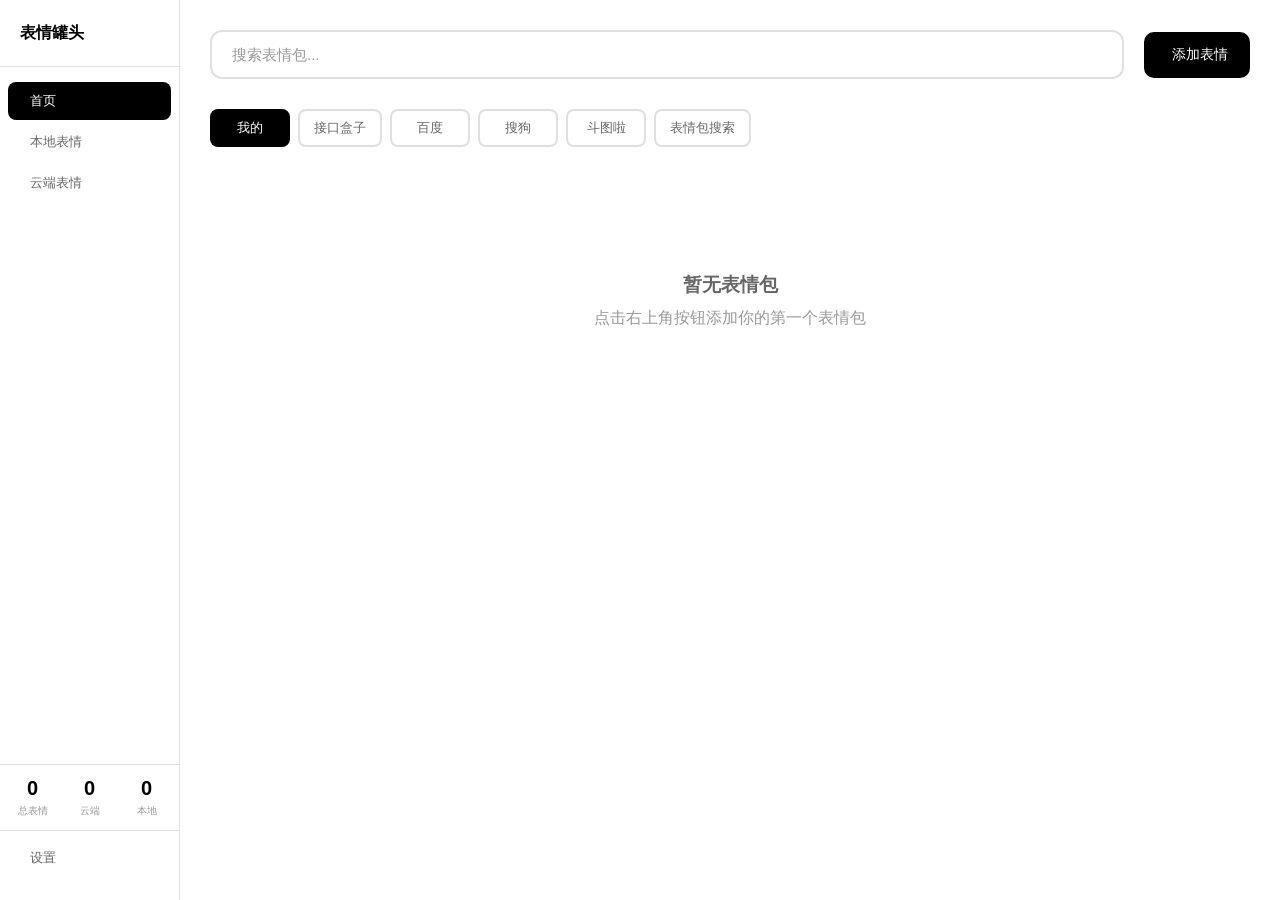
==== index.html @ 62f42afa "feat: 初始化表情罐头uTools表情包管理插件 新增插件基础配置、完整文档、预加载脚本、样式文件以及颜色替换工具，实现插件初始框架搭建，包含基础的表情包管理、云存储支持、标签系统等核心功能的初始" ====
<!DOCTYPE html>
<html lang="zh-CN">
<head>
    <meta charset="UTF-8">
    <meta name="viewport" content="width=device-width, initial-scale=1.0">
    <title>表情罐头 - 表情包管理插件</title>
    <link href="https://cdn.jsdelivr.net/npm/@mdi/font@7.2.96/css/materialdesignicons.min.css" rel="stylesheet">
    <link rel="stylesheet" href="styles.css">
</head>
<body>
    <div id="app">
        <!-- 左侧边栏 -->
        <aside class="sidebar">
            <div class="sidebar-header">
                <div class="header-top">
                    <h1 class="logo"><i class="mdi mdi-inbox"></i> <span class="logo-text">表情罐头</span></h1>
                    <button class="collapse-btn" id="sidebarCollapseBtn">
                        <i class="mdi mdi-menu-left" id="collapseIcon"></i>
                    </button>
                </div>
            </div>

            <nav class="sidebar-nav">
                <button class="nav-item active" data-view="home">
                    <span class="nav-icon mdi mdi-home"></span>
                    <span class="nav-text">首页</span>
                </button>
                <button class="nav-item" data-view="local">
                    <span class="nav-icon mdi mdi-folder"></span>
                    <span class="nav-text">本地表情</span>
                </button>
                <button class="nav-item" data-view="cloud">
                    <span class="nav-icon mdi mdi-cloud"></span>
                    <span class="nav-text">云端表情</span>
                </button>
            </nav>

            <div class="sidebar-stats">
                <div class="stat-item">
                    <span class="stat-number" id="totalCount">0</span>
                    <span class="stat-label">总表情</span>
                </div>
                <div class="stat-item">
                    <span class="stat-number" id="cloudCount">0</span>
                    <span class="stat-label">云端</span>
                </div>
                <div class="stat-item">
                    <span class="stat-number" id="localCount">0</span>
                    <span class="stat-label">本地</span>
                </div>
            </div>

            <button class="nav-item settings-btn" data-view="settings">
                <span class="nav-icon mdi mdi-cog"></span>
                <span class="nav-text">设置</span>
            </button>
        </aside>

        <!-- 右侧主内容区 -->
        <main class="main-content">
            <!-- 首页视图 -->
            <div id="homeView" class="view active">
                <header class="content-header">
                    <div class="search-box">
                        <input
                            type="text"
                            id="searchInput"
                            placeholder="搜索表情包..."
                            autocomplete="off"
                        >
                    </div>
                    <div class="header-actions">
                        <button id="addBtn" class="btn btn-primary">
                            <i class="mdi mdi-plus"></i> 添加表情
                        </button>
                    </div>
                </header>

                <!-- 搜索选项卡 -->
                <div class="search-tabs">
                    <button class="tab-btn active" data-tab="mine">
                        我的
                    </button>
                    <button class="tab-btn" data-tab="apihz">
                        接口盒子
                    </button>
                    <button class="tab-btn" data-tab="baidu">
                        百度
                    </button>
                    <button class="tab-btn" data-tab="sogou">
                        搜狗
                    </button>
                    <button class="tab-btn" data-tab="doutula">
                        斗图啦
                    </button>
                    <button class="tab-btn" data-tab="qqtouxiang">
                        表情包搜索
                    </button>
                </div>

                <!-- 统一内容区 -->
                <div class="content-area">
                    <div class="emotion-grid" id="emotionGrid"></div>
                    <div class="external-search-results" id="externalResults"></div>
                    <div class="empty-state" id="emptyState">
                        <div class="empty-icon mdi mdi-package-variant"></div>
                        <h3>暂无表情包</h3>
                        <p>点击右上角按钮添加你的第一个表情包</p>
                    </div>
                </div>
            </div>

            <!-- 搜索视图 -->
            <div id="searchView" class="view">
                <header class="content-header">
                    <h2><i class="mdi mdi-magnify"></i> 聚合搜索</h2>
                </header>
                <div class="search-tools">
                    <button class="tool-btn" data-tool="fabiaoqing">
                        发表情
                    </button>
                    <button class="tool-btn" data-tool="doutula">
                        斗图啦
                    </button>
                    <button class="tool-btn" data-tool="qqtouxiang">
                        表情包搜搜
                    </button>
                </div>
                <div class="search-results" id="searchResults">
                    <p class="hint-text">选择一个搜索工具开始搜索</p>
                </div>
            </div>

            <!-- 本地表情视图 -->
            <div id="localView" class="view">
                <header class="content-header">
                    <h2><i class="mdi mdi-folder"></i> 本地表情</h2>
                    <p class="view-description">仅本机使用，不会同步到其他设备</p>
                </header>
                <div class="emotion-grid" id="localEmotionGrid"></div>
                <div class="empty-state" id="localEmptyState" style="display: none;">
                    <div class="empty-icon mdi mdi-folder-outline"></div>
                    <h3>暂无本地表情包</h3>
                    <p>添加表情时选择"本地存储"即可保存到本地</p>
                </div>
            </div>

            <!-- 云端表情视图 -->
            <div id="cloudView" class="view">
                <header class="content-header">
                    <h2><i class="mdi mdi-cloud"></i> 云端表情</h2>
                    <p class="view-description">已同步到云端，可在其他设备访问</p>
                </header>
                <div class="emotion-grid" id="cloudEmotionGrid"></div>
                <div class="empty-state" id="cloudEmptyState" style="display: none;">
                    <div class="empty-icon mdi mdi-cloud-outline"></div>
                    <h3>暂无云端表情包</h3>
                    <p>添加表情时选择"云端存储"即可同步到云端</p>
                </div>
            </div>

            <!-- 设置视图 -->
            <div id="settingsView" class="view">
                <div class="settings-container">
                    <!-- 左侧设置导航 -->
                    <nav class="settings-nav">
                        <div class="settings-nav-header">
                            <h2><i class="mdi mdi-cog"></i> 设置</h2>
                        </div>
                        <div class="settings-nav-items">
                            <button class="settings-nav-item active" data-settings="appearance">
                                <i class="mdi mdi-palette"></i>
                                <span>外观设置</span>
                            </button>
                            <button class="settings-nav-item" data-settings="cloud">
                                <i class="mdi mdi-cloud-upload"></i>
                                <span>云端存储</span>
                            </button>
                            <button class="settings-nav-item" data-settings="sync">
                                <i class="mdi mdi-sync"></i>
                                <span>同步设置</span>
                            </button>
                            <button class="settings-nav-item" data-settings="local">
                                <i class="mdi mdi-folder"></i>
                                <span>本地存储</span>
                            </button>
                            <button class="settings-nav-item" data-settings="about">
                                <i class="mdi mdi-information"></i>
                                <span>关于</span>
                            </button>
                        </div>
                    </nav>

                    <!-- 右侧设置内容 -->
                    <div class="settings-content">
                        <!-- 外观设置 -->
                        <div id="settingsAppearance" class="settings-panel active">
                            <div class="settings-panel-header">
                                <h3><i class="mdi mdi-palette"></i> 外观设置</h3>
                                <p class="settings-panel-desc">自定义插件的外观和主题</p>
                            </div>
                            <div class="settings-panel-body">
                                <div class="form-group">
                                    <label>主题模式</label>
                                    <div class="theme-options">
                                        <label class="theme-option">
                                            <input type="radio" name="theme" value="system" checked>
                                            <div class="theme-option-card">
                                                <i class="mdi mdi-desktop-tower-monitor"></i>
                                                <span>跟随系统</span>
                                                <small>自动检测系统主题</small>
                                            </div>
                                        </label>
                                        <label class="theme-option">
                                            <input type="radio" name="theme" value="dark">
                                            <div class="theme-option-card">
                                                <i class="mdi mdi-weather-night"></i>
                                                <span>深色主题</span>
                                                <small>护眼暗色模式</small>
                                            </div>
                                        </label>
                                        <label class="theme-option">
                                            <input type="radio" name="theme" value="light">
                                            <div class="theme-option-card">
                                                <i class="mdi mdi-white-balance-sunny"></i>
                                                <span>浅色主题</span>
                                                <small>明亮清爽模式</small>
                                            </div>
                                        </label>
                                    </div>
                                </div>
                            </div>
                        </div>

                        <!-- 云端存储设置 -->
                        <div id="settingsCloud" class="settings-panel">
                            <div class="settings-panel-header">
                                <h3><i class="mdi mdi-cloud-upload"></i> 云端存储</h3>
                                <p class="settings-panel-desc">配置图床服务，用于上传和存储表情包</p>
                            </div>
                            <div class="settings-panel-body">
                                <div class="form-group">
                                    <label>图床选择</label>
                                    <select id="cloudProvider" class="form-select">
                                        <option value="imgbb">ImgBB（免费，推荐）</option>
                                        <option value="smms">SM.MS（免费）</option>
                                        <option value="s3">S3 兼容存储</option>
                                        <option value="github">GitHub + CDN</option>
                                    </select>
                                </div>

                                <div id="imgbbConfig" class="provider-config">
                                    <div class="config-card">
                                        <div class="config-card-header">
                                            <i class="mdi mdi-image"></i>
                                            <span>ImgBB 配置</span>
                                        </div>
                                        <div class="form-group">
                                            <label>API Key</label>
                                            <input type="text" id="imgbbApiKey" placeholder="输入 ImgBB API Key">
                                            <p class="form-hint">
                                                <i class="mdi mdi-information"></i>
                                                前往 <a href="https://api.imgbb.com/" target="_blank">imgbb.com</a> 免费获取 API Key
                                            </p>
                                        </div>
                                    </div>
                                </div>

                                <div id="smmsConfig" class="provider-config" style="display: none;">
                                    <div class="config-card">
                                        <div class="config-card-header">
                                            <i class="mdi mdi-image-multiple"></i>
                                            <span>SM.MS 配置</span>
                                        </div>
                                        <div class="form-group">
                                            <label>Token</label>
                                            <input type="password" id="smmsToken" placeholder="输入 SM.MS Token">
                                            <p class="form-hint">
                                                <i class="mdi mdi-information"></i>
                                                前往 <a href="https://sm.ms/" target="_blank">sm.ms</a> 注册获取 Token
                                            </p>
                                        </div>
                                    </div>
                                </div>

                                <div id="s3Config" class="provider-config" style="display: none;">
                                    <div class="config-card">
                                        <div class="config-card-header">
                                            <i class="mdi mdi-database"></i>
                                            <span>S3 兼容存储配置</span>
                                        </div>
                                        <div class="form-row">
                                            <div class="form-group">
                                                <label>Endpoint</label>
                                                <input type="text" id="s3Endpoint" placeholder="https://s3.amazonaws.com">
                                            </div>
                                            <div class="form-group">
                                                <label>区域</label>
                                                <input type="text" id="s3Region" placeholder="us-east-1">
                                            </div>
                                        </div>
                                        <div class="form-row">
                                            <div class="form-group">
                                                <label>Access Key</label>
                                                <input type="text" id="s3AccessKey" placeholder="输入 Access Key">
                                            </div>
                                            <div class="form-group">
                                                <label>Secret Key</label>
                                                <input type="password" id="s3SecretKey" placeholder="输入 Secret Key">
                                            </div>
                                        </div>
                                        <div class="form-group">
                                            <label>Bucket 名称</label>
                                            <input type="text" id="s3Bucket" placeholder="输入存储桶名称">
                                        </div>
                                    </div>
                                </div>

                                <div class="settings-actions">
                                    <button id="testConnectionBtn" class="btn btn-secondary">
                                        <i class="mdi mdi-link-variant"></i> 测试连接
                                    </button>
                                    <button id="saveSettingsBtn" class="btn btn-primary">
                                        <i class="mdi mdi-content-save"></i> 保存设置
                                    </button>
                                </div>
                            </div>
                        </div>

                        <!-- 同步设置 -->
                        <div id="settingsSync" class="settings-panel">
                            <div class="settings-panel-header">
                                <h3><i class="mdi mdi-sync"></i> 同步设置</h3>
                                <p class="settings-panel-desc">配置多设备数据同步功能</p>
                            </div>
                            <div class="settings-panel-body">
                                <div class="form-group">
                                    <label>同步方式</label>
                                    <select id="syncProvider" class="form-select">
                                        <option value="none">不使用同步</option>
                                        <option value="webdav">WebDAV（坚果云/NextCloud）</option>
                                        <option value="git">Git（GitHub/GitLab）</option>
                                    </select>
                                </div>

                                <div id="webdavConfig" class="provider-config" style="display: none;">
                                    <div class="config-card">
                                        <div class="config-card-header">
                                            <i class="mdi mdi-cloud-sync"></i>
                                            <span>WebDAV 配置</span>
                                        </div>
                                        <div class="form-group">
                                            <label>WebDAV 地址</label>
                                            <input type="text" id="webdavUrl" placeholder="https://dav.jianguoyun.com/dav/">
                                        </div>
                                        <div class="form-row">
                                            <div class="form-group">
                                                <label>用户名</label>
                                                <input type="text" id="webdavUsername" placeholder="输入用户名">
                                            </div>
                                            <div class="form-group">
                                                <label>密码</label>
                                                <input type="password" id="webdavPassword" placeholder="输入密码">
                                            </div>
                                        </div>
                                        <p class="form-hint">
                                            <i class="mdi mdi-lightbulb"></i>
                                            推荐使用坚果云，免费且稳定
                                        </p>
                                    </div>
                                </div>

                                <div id="gitConfig" class="provider-config" style="display: none;">
                                    <div class="config-card">
                                        <div class="config-card-header">
                                            <i class="mdi mdi-git"></i>
                                            <span>Git 配置</span>
                                        </div>
                                        <div class="form-group">
                                            <label>仓库地址</label>
                                            <input type="text" id="gitRemote" placeholder="https://github.com/user/repo.git">
                                        </div>
                                        <div class="form-group">
                                            <label>Token</label>
                                            <input type="password" id="gitToken" placeholder="Personal Access Token">
                                            <p class="form-hint">
                                                <i class="mdi mdi-information"></i>
                                                需要 Personal Access Token 权限
                                            </p>
                                        </div>
                                    </div>
                                </div>

                                <div id="syncActions" class="settings-actions" style="display: none;">
                                    <button id="syncBtn" class="btn btn-secondary">
                                        <i class="mdi mdi-sync"></i> 立即同步
                                    </button>
                                    <button class="btn btn-primary" onclick="document.getElementById('saveSettingsBtn').click()">
                                        <i class="mdi mdi-content-save"></i> 保存设置
                                    </button>
                                </div>
                            </div>
                        </div>

                        <!-- 本地存储设置 -->
                        <div id="settingsLocal" class="settings-panel">
                            <div class="settings-panel-header">
                                <h3><i class="mdi mdi-folder"></i> 本地存储</h3>
                                <p class="settings-panel-desc">配置本地表情包存储位置</p>
                            </div>
                            <div class="settings-panel-body">
                                <div class="config-card">
                                    <div class="config-card-header">
                                        <i class="mdi mdi-folder-outline"></i>
                                        <span>存储路径</span>
                                    </div>
                                    <div class="form-group">
                                        <label>本地存储路径</label>
                                        <div class="input-with-btn">
                                            <input type="text" id="localPath" placeholder="选择或输入本地存储文件夹">
                                            <button id="selectFolderBtn" class="btn btn-secondary">
                                                <i class="mdi mdi-folder-open"></i> 选择
                                            </button>
                                        </div>
                                        <p class="form-hint">
                                            <i class="mdi mdi-information"></i>
                                            本地存储的表情包不会同步到其他设备，适合隐私敏感内容
                                        </p>
                                    </div>
                                </div>

                                <div class="storage-info-card">
                                    <div class="storage-info-icon">
                                        <i class="mdi mdi-information-outline"></i>
                                    </div>
                                    <div class="storage-info-content">
                                        <h4>本地存储说明</h4>
                                        <ul>
                                            <li>本地存储的表情包仅在本机可用</li>
                                            <li>不会上传到云端，保护隐私</li>
                                            <li>更换设备后需要重新添加</li>
                                        </ul>
                                    </div>
                                </div>

                                <div class="settings-actions">
                                    <button class="btn btn-primary" onclick="document.getElementById('saveSettingsBtn').click()">
                                        <i class="mdi mdi-content-save"></i> 保存设置
                                    </button>
                                </div>
                            </div>
                        </div>

                        <!-- 关于 -->
                        <div id="settingsAbout" class="settings-panel">
                            <div class="settings-panel-header">
                                <h3><i class="mdi mdi-information"></i> 关于</h3>
                                <p class="settings-panel-desc">表情罐头 - 表情包管理插件</p>
                            </div>
                            <div class="settings-panel-body">
                                <div class="about-card">
                                    <div class="about-logo">
                                        <i class="mdi mdi-inbox"></i>
                                    </div>
                                    <h2>表情罐头</h2>
                                    <p class="about-version">版本 1.0.0</p>
                                    <p class="about-desc">一款简洁高效的表情包管理工具，支持本地和云端混合存储</p>
                                </div>

                                <div class="about-features">
                                    <div class="feature-item">
                                        <i class="mdi mdi-check-circle"></i>
                                        <span>本地/云端混合存储</span>
                                    </div>
                                    <div class="feature-item">
                                        <i class="mdi mdi-check-circle"></i>
                                        <span>多种图床支持</span>
                                    </div>
                                    <div class="feature-item">
                                        <i class="mdi mdi-check-circle"></i>
                                        <span>多设备同步</span>
                                    </div>
                                    <div class="feature-item">
                                        <i class="mdi mdi-check-circle"></i>
                                        <span>聚合搜索</span>
                                    </div>
                                </div>

                                <div class="about-links">
                                    <a href="#" class="about-link">
                                        <i class="mdi mdi-github"></i>
                                        <span>GitHub</span>
                                    </a>
                                    <a href="#" class="about-link">
                                        <i class="mdi mdi-book-open-variant"></i>
                                        <span>使用文档</span>
                                    </a>
                                    <a href="#" class="about-link">
                                        <i class="mdi mdi-message-text"></i>
                                        <span>反馈建议</span>
                                    </a>
                                </div>
                            </div>
                        </div>
                    </div>
                </div>
            </div>
        </main>
    </div>

    <!-- 表情包详情模态框 -->
    <div id="emotionModal" class="modal">
        <div class="modal-content">
            <span class="close mdi mdi-close"></span>
            <div class="emotion-detail">
                <img id="modalImage" src="" alt="表情包">
                <div class="emotion-info">
                    <div class="storage-badge" id="storageBadge">
                        <span class="badge-icon"></span>
                        <span class="badge-text"></span>
                    </div>
                    <div class="tags-container">
                        <label>标签：</label>
                        <div id="tagList" class="tag-list"></div>
                        <input type="text" id="tagInput" placeholder="添加标签..." style="display: none;">
                    </div>
                    <div class="action-buttons-detail">
                        <button id="copyBtn" class="btn btn-success">
                            <i class="mdi mdi-content-copy"></i> 复制到剪贴板
                        </button>
                        <button id="editTagsBtn" class="btn btn-warning">
                            <i class="mdi mdi-tag"></i> 编辑标签
                        </button>
                        <button id="deleteBtn" class="btn btn-danger">
                            <i class="mdi mdi-delete"></i> 删除
                        </button>
                    </div>
                </div>
            </div>
        </div>
    </div>

    <!-- 添加表情包模态框 -->
    <div id="addModal" class="modal">
        <div class="modal-content">
            <span class="close mdi mdi-close"></span>
            <h2>添加表情包</h2>
            <div class="add-form">
                <div class="form-group">
                    <label>存储位置</label>
                    <div class="storage-toggle">
                        <button class="toggle-btn active" data-storage="local">
                            <i class="mdi mdi-folder"></i> 本地
                        </button>
                        <button class="toggle-btn" data-storage="cloud">
                            <i class="mdi mdi-cloud"></i> 云端
                        </button>
                    </div>
                    <p class="storage-hint" id="storageHint">
                        <i class="mdi mdi-information"></i> 本地存储不会同步到其他设备
                    </p>
                </div>

                <div class="form-group">
                    <label for="imageUrl">图片 URL</label>
                    <input type="text" id="imageUrl" placeholder="输入图片 URL">
                </div>

                <div class="form-divider">
                    <span>或</span>
                </div>

                <div class="form-group">
                    <label>上传本地图片</label>
                    <input type="file" id="localImage" accept="image/*" class="file-input">
                    <label for="localImage" class="file-label">
                        <i class="mdi mdi-folder-open"></i> 选择图片文件
                    </label>
                </div>

                <div class="form-group">
                    <label>标签</label>
                    <div id="tagsInputsContainer" class="tags-inputs-container">
                        <div class="tag-input-wrapper">
                            <input type="text" class="tag-input" placeholder="输入标签">
                        </div>
                    </div>
                    <button id="addTagBtn" class="add-tag-btn" type="button">
                        <i class="mdi mdi-plus"></i> 添加标签
                    </button>
                </div>

                <div class="form-actions">
                    <button id="uploadBtn" class="btn btn-warning">
                        <i class="mdi mdi-upload"></i> 上传并添加
                    </button>
                    <button id="addUrlBtn" class="btn btn-primary">
                        <i class="mdi mdi-link-variant"></i> 添加 URL
                    </button>
                </div>
            </div>
        </div>
    </div>

    <script src="script.js"></script>
</body>
</html>
---- styles.css ----
* {
    margin: 0;
    padding: 0;
    box-sizing: border-box;
    transition: background-color 0.3s ease, color 0.3s ease, border-color 0.3s ease;
}

:root,
:root[data-theme="dark"] {
    /* 深色主题（默认） */
    --bg-primary: #000000;
    --bg-secondary: #1a1a1a;
    --bg-tertiary: #333333;
    --text-primary: #ffffff;
    --text-secondary: #888888;
    --text-muted: #555555;
    --border-color: #333333;
    --accent-color: #ffffff;
    --inverse-text: #000000;
    --hover-bg: #1a1a1a;
    --card-bg: #1a1a1a;
    --input-bg: #000000;
    --badge-bg: rgba(255, 255, 255, 0.2);
    --badge-border: #ffffff;
}

:root[data-theme="light"] {
    /* 浅色主题 */
    --bg-primary: #ffffff;
    --bg-secondary: #f5f5f5;
    --bg-tertiary: #e0e0e0;
    --text-primary: #000000;
    --text-secondary: #666666;
    --text-muted: #999999;
    --border-color: #e0e0e0;
    --accent-color: #000000;
    --inverse-text: #ffffff;
    --hover-bg: #f0f0f0;
    --card-bg: #ffffff;
    --input-bg: #ffffff;
    --badge-bg: rgba(0, 0, 0, 0.1);
    --badge-border: #000000;
}

body {
    background-color: var(--bg-primary);
    color: var(--text-primary);
    font-family: -apple-system, BlinkMacSystemFont, 'Segoe UI', Roboto, 'Helvetica Neue', Arial, sans-serif;
    min-height: 100vh;
    overflow: hidden;
}

#app {
    display: flex;
    height: 100vh;
}

.sidebar {
    width: 180px;
    background: var(--bg-primary);
    border-right: 1px solid var(--border-color);
    display: flex;
    flex-direction: column;
    padding: 15px 0;
}

.sidebar-header {
    padding: 0 12px 15px;
    border-bottom: 1px solid var(--border-color);
    margin-bottom: 15px;
}

.logo {
    font-size: 16px;
    font-weight: 600;
    color: var(--text-primary);
    display: flex;
    align-items: center;
    gap: 8px;
}

.logo .mdi {
    font-size: 24px;
}

.sidebar-nav {
    flex: 1;
    padding: 0 8px;
}

.nav-item {
    width: 100%;
    display: flex;
    align-items: center;
    gap: 10px;
    padding: 10px 12px;
    border: none;
    border-radius: 8px;
    background: transparent;
    color: var(--text-secondary);
    font-size: 13px;
    cursor: pointer;
    transition: all 0.3s ease;
    text-align: left;
    margin-bottom: 3px;
}

.nav-item:hover {
    background: var(--bg-secondary);
    color: var(--text-primary);
}

.nav-item.active {
    background: var(--accent-color);
    color: var(--inverse-text);
}

.nav-icon {
    font-size: 22px;
}

.nav-item .mdi {
    font-size: 22px;
}

.btn .mdi {
    font-size: 20px;
}

.empty-state .mdi {
    font-size: 64px;
}

.storage-hint .mdi {
    font-size: 18px;
    vertical-align: middle;
}

.toggle-btn .mdi {
    font-size: 20px;
}

.file-label .mdi {
    font-size: 24px;
    vertical-align: middle;
    margin-right: 8px;
}

.content-header h2 {
    display: flex;
    align-items: center;
    gap: 8px;
}

.content-header h2 .mdi {
    font-size: 28px;
}

.sidebar-stats {
    display: grid;
    grid-template-columns: repeat(3, 1fr);
    gap: 8px;
    padding: 12px 8px;
    border-top: 1px solid var(--border-color);
    border-bottom: 1px solid var(--border-color);
    margin: auto 0;
}

.stat-item {
    text-align: center;
}

.stat-number {
    display: block;
    font-size: 20px;
    font-weight: 600;
    color: var(--text-primary);
}

.stat-label {
    font-size: 10px;
    color: var(--text-muted);
    margin-top: 3px;
}

.settings-btn {
    margin: 8px;
}

.sidebar.collapsed {
    width: 60px;
}

.sidebar.collapsed .logo-text,
.sidebar.collapsed .nav-text,
.sidebar.collapsed .stat-label,
.sidebar.collapsed .stat-number,
.sidebar.collapsed .logo {
    display: none;
}

.sidebar.collapsed .header-top {
    justify-content: center;
}

.sidebar.collapsed .sidebar-header {
    padding: 0 10px 10px;
}

.sidebar.collapsed .sidebar-nav {
    padding: 0 5px;
}

.sidebar.collapsed .nav-item {
    justify-content: center;
    padding: 12px;
}

.sidebar.collapsed .nav-icon {
    margin: 0;
}

.sidebar.collapsed .sidebar-stats {
    padding: 10px 5px;
    gap: 5px;
}

.sidebar.collapsed .settings-btn {
    margin: 8px 5px;
}

.header-top {
    display: flex;
    align-items: center;
    justify-content: space-between;
    gap: 8px;
}

.collapse-btn {
    background: transparent;
    border: none;
    color: var(--text-secondary);
    cursor: pointer;
    padding: 8px;
    border-radius: 8px;
    transition: all 0.3s ease;
    display: flex;
    align-items: center;
    justify-content: center;
    width: 36px;
    height: 36px;
}

.collapse-btn:hover {
    background: var(--bg-secondary);
    color: var(--text-primary);
    transform: scale(1.05);
}

.collapse-btn i {
    font-size: 24px;
    transition: transform 0.3s ease;
}

.main-content {
    flex: 1;
    padding: 30px;
    overflow-y: auto;
    background: var(--bg-primary);
}

.view {
    display: none;
}

.view.active {
    display: block;
    animation: fadeIn 0.3s ease;
}

.content-header {
    display: flex;
    justify-content: space-between;
    align-items: center;
    margin-bottom: 30px;
    gap: 20px;
}

.content-header h2 {
    font-size: 24px;
    font-weight: 600;
    color: var(--text-primary);
}

.view-description {
    font-size: 13px;
    color: var(--text-secondary);
    margin-top: 5px;
}

.search-box {
    flex: 1;
}

#searchInput {
    width: 100%;
    padding: 14px 20px;
    border: 2px solid var(--border-color);
    border-radius: 12px;
    font-size: 15px;
    background: var(--bg-primary);
    color: var(--text-primary);
    transition: all 0.3s ease;
}

#searchInput:focus {
    outline: none;
    border-color: var(--accent-color);
    box-shadow: 0 0 0 3px rgba(0, 0, 0, 0.1);
}

#searchInput::placeholder {
    color: var(--text-muted);
}

.header-actions {
    display: flex;
    gap: 10px;
}

.btn {
    padding: 12px 20px;
    border: 2px solid var(--accent-color);
    border-radius: 10px;
    font-size: 14px;
    font-weight: 500;
    cursor: pointer;
    transition: all 0.3s ease;
    display: inline-flex;
    align-items: center;
    gap: 6px;
}

.btn:hover {
    transform: translateY(-2px);
    box-shadow: 0 5px 15px rgba(0, 0, 0, 0.2);
}

.btn-primary {
    background: var(--accent-color);
    color: var(--inverse-text);
}

.btn-secondary {
    background: var(--bg-primary);
    color: var(--text-primary);
}

.btn-success {
    background: var(--accent-color);
    color: var(--inverse-text);
}

.btn-warning {
    background: var(--accent-color);
    color: var(--inverse-text);
}

.btn-danger {
    background: var(--accent-color);
    color: var(--inverse-text);
}

.emotion-grid {
    display: grid;
    grid-template-columns: repeat(auto-fill, minmax(150px, 1fr));
    gap: 20px;
}

.emotion-card {
    background: var(--bg-secondary);
    border-radius: 12px;
    overflow: hidden;
    box-shadow: 0 4px 12px rgba(0, 0, 0, 0.1);
    transition: all 0.3s ease;
    cursor: pointer;
    position: relative;
    border: 1px solid var(--border-color);
}

.emotion-card:hover {
    transform: translateY(-5px);
    box-shadow: 0 8px 25px rgba(0, 0, 0, 0.15);
    border-color: var(--accent-color);
}

.emotion-card img {
    width: 100%;
    height: 150px;
    object-fit: cover;
    display: block;
    background: var(--bg-primary);
}

.emotion-card .tags {
    padding: 10px;
    font-size: 12px;
    color: var(--text-secondary);
    background: var(--bg-secondary);
    display: flex;
    flex-wrap: wrap;
    gap: 4px;
}

.emotion-card .tag {
    display: inline-block;
    background: var(--bg-tertiary);
    padding: 2px 8px;
    border-radius: 8px;
    font-size: 11px;
    color: var(--text-primary);
}

.emotion-card .storage-icon {
    position: absolute;
    top: 8px;
    right: 8px;
    font-size: 16px;
    background: rgba(0, 0, 0, 0.8);
    padding: 4px 8px;
    border-radius: 6px;
    display: flex;
    align-items: center;
}

.emotion-card .storage-icon .material-icons {
    font-size: 20px;
}

.emotion-card .storage-icon.cloud {
    background: var(--badge-bg);
}

.emotion-card .storage-icon.cloud .mdi {
    color: var(--accent-color);
}

.emotion-card .storage-icon.local {
    background: rgba(128, 128, 128, 0.5);
}

.emotion-card .storage-icon.local .mdi {
    color: var(--text-secondary);
}

.empty-state {
    text-align: center;
    padding: 80px 20px;
    color: var(--text-muted);
}

.empty-icon {
    font-size: 64px;
    margin-bottom: 20px;
}

.empty-state h3 {
    margin-bottom: 10px;
    color: var(--text-secondary);
}

.empty-state p {
    color: var(--text-muted);
}

.search-tools {
    display: flex;
    gap: 15px;
    margin-bottom: 30px;
    flex-wrap: wrap;
}

.tool-btn {
    padding: 15px 25px;
    border: 2px solid var(--border-color);
    border-radius: 12px;
    background: var(--bg-primary);
    color: var(--text-primary);
    font-size: 14px;
    font-weight: 500;
    cursor: pointer;
    transition: all 0.3s ease;
}

.tool-btn:hover {
    border-color: var(--accent-color);
    background: var(--bg-secondary);
}

.search-tabs {
    display: flex;
    gap: 8px;
    margin-bottom: 20px;
    flex-wrap: nowrap;
    overflow-x: auto;
    padding-bottom: 5px;
}

.tab-btn {
    flex: none;
    min-width: 80px;
    padding: 8px 14px;
    border: 2px solid var(--border-color);
    border-radius: 8px;
    background: var(--bg-primary);
    color: var(--text-secondary);
    font-size: 13px;
    font-weight: 500;
    cursor: pointer;
    transition: all 0.3s ease;
    white-space: nowrap;
}

.tab-btn:hover {
    border-color: var(--accent-color);
    background: var(--bg-secondary);
    color: var(--text-primary);
}

.tab-btn.active {
    border-color: var(--accent-color);
    background: var(--accent-color);
    color: var(--inverse-text);
}

.search-tabs::-webkit-scrollbar {
    height: 4px;
}

.search-tabs::-webkit-scrollbar-track {
    background: transparent;
}

.search-tabs::-webkit-scrollbar-thumb {
    background: var(--border-color);
    border-radius: 2px;
}

.content-area {
    min-height: 500px;
}

#externalResults {
    display: grid;
    grid-template-columns: repeat(auto-fill, minmax(150px, 1fr));
    gap: 15px;
}

#externalResults .result-item {
    background: var(--bg-secondary);
    border-radius: 10px;
    overflow: hidden;
    cursor: pointer;
    transition: all 0.3s ease;
    border: 1px solid var(--border-color);
}

#externalResults .result-item:hover {
    transform: translateY(-5px);
    border-color: var(--accent-color);
    box-shadow: 0 8px 20px rgba(0, 0, 0, 0.15);
}

#externalResults .result-item img {
    width: 100%;
    height: 150px;
    object-fit: cover;
    display: block;
}

#externalResults .result-item .add-btn {
    display: block;
    width: 100%;
    padding: 10px;
    background: var(--accent-color);
    color: var(--inverse-text);
    border: none;
    font-size: 13px;
    font-weight: 500;
    cursor: pointer;
    transition: all 0.3s ease;
}

#externalResults .result-item .add-btn:hover {
    background: var(--bg-primary);
    color: var(--text-primary);
}

#externalResults .hint-text {
    width: 100%;
    text-align: center;
    color: var(--text-muted);
    font-size: 16px;
    grid-column: 1 / -1;
    padding: 40px 20px;
}

.search-results {
    background: var(--bg-secondary);
    border-radius: 12px;
    padding: 30px;
    min-height: 400px;
    border: 1px solid var(--border-color);
}

.hint-text {
    text-align: center;
    color: var(--text-muted);
    font-size: 16px;
}

.settings-container {
    display: flex;
    height: calc(100vh - 60px);
    margin: -30px;
    background: var(--bg-primary);
}

.settings-nav {
    width: 220px;
    background: var(--bg-secondary);
    border-right: 1px solid var(--border-color);
    display: flex;
    flex-direction: column;
    flex-shrink: 0;
}

.settings-nav-header {
    padding: 25px 20px;
    border-bottom: 1px solid var(--border-color);
}

.settings-nav-header h2 {
    font-size: 20px;
    font-weight: 600;
    color: var(--text-primary);
    display: flex;
    align-items: center;
    gap: 10px;
}

.settings-nav-header h2 .mdi {
    font-size: 24px;
}

.settings-nav-items {
    flex: 1;
    padding: 15px 10px;
    overflow-y: auto;
}

.settings-nav-item {
    width: 100%;
    display: flex;
    align-items: center;
    gap: 12px;
    padding: 14px 16px;
    border: none;
    border-radius: 10px;
    background: transparent;
    color: var(--text-secondary);
    font-size: 14px;
    cursor: pointer;
    transition: all 0.3s ease;
    text-align: left;
    margin-bottom: 4px;
}

.settings-nav-item:hover {
    background: var(--bg-tertiary);
    color: var(--text-primary);
}

.settings-nav-item.active {
    background: var(--accent-color);
    color: var(--inverse-text);
}

.settings-nav-item .mdi {
    font-size: 22px;
}

.settings-content {
    flex: 1;
    overflow-y: auto;
    padding: 30px 40px;
}

.settings-panel {
    display: none;
    animation: fadeIn 0.3s ease;
}

.settings-panel.active {
    display: block;
}

.settings-panel-header {
    margin-bottom: 30px;
}

.settings-panel-header h3 {
    font-size: 24px;
    font-weight: 600;
    color: var(--text-primary);
    margin-bottom: 8px;
    display: flex;
    align-items: center;
    gap: 10px;
}

.settings-panel-header h3 .mdi {
    font-size: 28px;
}

.settings-panel-desc {
    font-size: 14px;
    color: var(--text-secondary);
}

.settings-panel-body {
    max-width: 700px;
}

.settings-section {
    background: var(--bg-secondary);
    border-radius: 12px;
    padding: 25px;
    margin-bottom: 25px;
    border: 1px solid var(--border-color);
}

.settings-section h3 {
    font-size: 18px;
    font-weight: 600;
    color: var(--text-primary);
    margin-bottom: 20px;
    padding-bottom: 10px;
    border-bottom: 1px solid var(--border-color);
}

.theme-options {
    display: grid;
    grid-template-columns: repeat(3, 1fr);
    gap: 15px;
    margin-top: 10px;
}

.theme-option {
    cursor: pointer;
}

.theme-option input {
    display: none;
}

.theme-option-card {
    display: flex;
    flex-direction: column;
    align-items: center;
    justify-content: center;
    padding: 25px 15px;
    border: 2px solid var(--border-color);
    border-radius: 12px;
    background: var(--bg-primary);
    transition: all 0.3s ease;
    text-align: center;
}

.theme-option-card .mdi {
    font-size: 36px;
    margin-bottom: 10px;
    color: var(--text-secondary);
}

.theme-option-card span {
    font-size: 14px;
    font-weight: 500;
    color: var(--text-primary);
    margin-bottom: 4px;
}

.theme-option-card small {
    font-size: 12px;
    color: var(--text-muted);
}

.theme-option:hover .theme-option-card {
    border-color: var(--text-secondary);
}

.theme-option input:checked + .theme-option-card {
    border-color: var(--accent-color);
    background: var(--bg-secondary);
}

.theme-option input:checked + .theme-option-card .mdi {
    color: var(--accent-color);
}

.provider-config {
    margin-top: 20px;
}

.config-card {
    background: var(--bg-secondary);
    border: 1px solid var(--border-color);
    border-radius: 12px;
    padding: 20px;
    margin-bottom: 20px;
}

.config-card-header {
    display: flex;
    align-items: center;
    gap: 10px;
    margin-bottom: 20px;
    padding-bottom: 15px;
    border-bottom: 1px solid var(--border-color);
    font-size: 16px;
    font-weight: 500;
    color: var(--text-primary);
}

.config-card-header .mdi {
    font-size: 22px;
}

.form-row {
    display: grid;
    grid-template-columns: 1fr 1fr;
    gap: 15px;
}

.settings-actions {
    display: flex;
    gap: 12px;
    margin-top: 25px;
    padding-top: 20px;
    border-top: 1px solid var(--border-color);
}

.storage-info-card {
    display: flex;
    gap: 15px;
    padding: 20px;
    background: var(--bg-secondary);
    border: 1px solid var(--border-color);
    border-radius: 12px;
    margin-top: 20px;
}

.storage-info-icon {
    width: 40px;
    height: 40px;
    display: flex;
    align-items: center;
    justify-content: center;
    background: var(--bg-tertiary);
    border-radius: 10px;
    flex-shrink: 0;
}

.storage-info-icon .mdi {
    font-size: 24px;
    color: var(--text-secondary);
}

.storage-info-content h4 {
    font-size: 14px;
    font-weight: 600;
    color: var(--text-primary);
    margin-bottom: 8px;
}

.storage-info-content ul {
    list-style: none;
    padding: 0;
    margin: 0;
}

.storage-info-content li {
    font-size: 13px;
    color: var(--text-secondary);
    padding: 4px 0;
    padding-left: 16px;
    position: relative;
}

.storage-info-content li::before {
    content: '•';
    position: absolute;
    left: 0;
    color: var(--text-muted);
}

.about-card {
    text-align: center;
    padding: 40px 20px;
    background: var(--bg-secondary);
    border: 1px solid var(--border-color);
    border-radius: 16px;
    margin-bottom: 25px;
}

.about-logo {
    width: 80px;
    height: 80px;
    margin: 0 auto 20px;
    background: var(--bg-tertiary);
    border-radius: 20px;
    display: flex;
    align-items: center;
    justify-content: center;
}

.about-logo .mdi {
    font-size: 48px;
    color: var(--text-primary);
}

.about-card h2 {
    font-size: 28px;
    font-weight: 600;
    color: var(--text-primary);
    margin-bottom: 8px;
}

.about-version {
    font-size: 14px;
    color: var(--text-muted);
    margin-bottom: 15px;
}

.about-desc {
    font-size: 14px;
    color: var(--text-secondary);
    max-width: 400px;
    margin: 0 auto;
    line-height: 1.6;
}

.about-features {
    display: grid;
    grid-template-columns: repeat(2, 1fr);
    gap: 12px;
    margin-bottom: 25px;
}

.feature-item {
    display: flex;
    align-items: center;
    gap: 10px;
    padding: 15px 20px;
    background: var(--bg-secondary);
    border: 1px solid var(--border-color);
    border-radius: 10px;
    font-size: 14px;
    color: var(--text-primary);
}

.feature-item .mdi {
    font-size: 20px;
    color: var(--accent-color);
}

.about-links {
    display: flex;
    gap: 15px;
    justify-content: center;
}

.about-link {
    display: flex;
    align-items: center;
    gap: 8px;
    padding: 12px 20px;
    background: var(--bg-secondary);
    border: 1px solid var(--border-color);
    border-radius: 10px;
    color: var(--text-primary);
    text-decoration: none;
    font-size: 14px;
    transition: all 0.3s ease;
}

.about-link:hover {
    border-color: var(--accent-color);
    background: var(--bg-tertiary);
}

.about-link .mdi {
    font-size: 20px;
}

.form-group {
    margin-bottom: 20px;
}

.form-group label {
    display: block;
    margin-bottom: 8px;
    font-weight: 500;
    color: var(--text-primary);
    font-size: 14px;
}

.form-group input,
.form-select {
    width: 100%;
    padding: 12px 15px;
    border: 2px solid var(--border-color);
    border-radius: 10px;
    font-size: 14px;
    background: var(--bg-primary);
    color: var(--text-primary);
    transition: all 0.3s ease;
}

.form-group input:focus,
.form-select:focus {
    outline: none;
    border-color: var(--accent-color);
}

.form-group input::placeholder {
    color: var(--text-muted);
}

.form-select {
    cursor: pointer;
}

.input-with-btn {
    display: flex;
    gap: 10px;
}

.input-with-btn input {
    flex: 1;
}

.form-actions {
    display: flex;
    gap: 10px;
    justify-content: flex-end;
    margin-top: 25px;
}

.sync-config {
    margin-top: 20px;
    padding: 20px;
    background: var(--bg-primary);
    border-radius: 10px;
    border: 1px solid var(--border-color);
}

.modal {
    display: none;
    position: fixed;
    z-index: 1000;
    left: 0;
    top: 0;
    width: 100%;
    height: 100%;
    background-color: rgba(0, 0, 0, 0.7);
    backdrop-filter: blur(5px);
}

.modal-content {
    background-color: var(--bg-secondary);
    margin: 5% auto;
    padding: 30px;
    border-radius: 16px;
    width: 90%;
    max-width: 650px;
    max-height: 85vh;
    overflow-y: auto;
    box-shadow: 0 20px 60px rgba(0, 0, 0, 0.3);
    animation: slideIn 0.3s ease;
    border: 1px solid var(--border-color);
}

.modal-content h2 {
    font-size: 22px;
    font-weight: 600;
    color: var(--text-primary);
    margin-bottom: 25px;
}

.close {
    color: var(--text-muted);
    float: right;
    font-size: 28px;
    font-weight: bold;
    cursor: pointer;
    transition: color 0.3s ease;
    line-height: 1;
}

.close:hover {
    color: var(--text-primary);
}

.emotion-detail {
    display: flex;
    gap: 25px;
    flex-wrap: wrap;
}

.emotion-detail img {
    max-width: 300px;
    max-height: 300px;
    border-radius: 12px;
    object-fit: contain;
    background: var(--bg-primary);
    flex: 1;
}

.emotion-info {
    flex: 1;
    min-width: 250px;
}

.storage-badge {
    display: inline-flex;
    align-items: center;
    gap: 6px;
    padding: 8px 16px;
    border-radius: 10px;
    font-size: 14px;
    font-weight: 500;
    margin-bottom: 20px;
}

.storage-badge .mdi {
    font-size: 20px;
}

.storage-badge.cloud {
    background: var(--badge-bg);
    color: var(--text-primary);
    border: 1px solid var(--badge-border);
}

.storage-badge.local {
    background: var(--badge-bg);
    color: var(--text-secondary);
    border: 1px solid var(--border-color);
}

.tags-container {
    margin-bottom: 20px;
}

.tags-container label {
    display: block;
    margin-bottom: 10px;
    font-weight: 500;
    color: var(--text-primary);
}

.tag-list {
    display: flex;
    flex-wrap: wrap;
    gap: 8px;
}

.tag {
    background: var(--accent-color);
    color: var(--inverse-text);
    padding: 6px 14px;
    border-radius: 12px;
    font-size: 13px;
    cursor: pointer;
    transition: transform 0.2s ease;
}

.tag:hover {
    transform: scale(1.05);
}

#tagInput {
    width: 100%;
    padding: 12px;
    border: 2px solid var(--border-color);
    border-radius: 10px;
    font-size: 14px;
    background: var(--bg-primary);
    color: var(--text-primary);
    margin-top: 10px;
}

#tagInput:focus {
    outline: none;
    border-color: var(--accent-color);
}

.action-buttons-detail {
    display: flex;
    gap: 10px;
    flex-wrap: wrap;
    margin-top: 20px;
}

.action-buttons-detail .btn {
    padding: 12px 18px;
    font-size: 13px;
}

.add-form {
    margin-top: 20px;
}

.storage-toggle {
    display: flex;
    gap: 10px;
    margin-bottom: 10px;
}

.toggle-btn {
    flex: 1;
    padding: 15px;
    border: 2px solid var(--border-color);
    border-radius: 12px;
    background: var(--bg-primary);
    color: var(--text-secondary);
    font-size: 15px;
    font-weight: 500;
    cursor: pointer;
    transition: all 0.3s ease;
}

.toggle-btn:hover {
    border-color: var(--accent-color);
}

.toggle-btn.active {
    border-color: var(--accent-color);
    background: var(--accent-color);
    color: var(--inverse-text);
}

.storage-hint {
    font-size: 13px;
    color: var(--text-secondary);
    margin-bottom: 20px;
}

.form-divider {
    text-align: center;
    margin: 25px 0;
    position: relative;
    color: var(--text-muted);
    font-size: 14px;
}

.form-divider::before,
.form-divider::after {
    content: '';
    position: absolute;
    top: 50%;
    width: 45%;
    height: 1px;
    background: var(--border-color);
}

.form-divider::before {
    left: 0;
}

.form-divider::after {
    right: 0;
}

.file-input {
    display: none;
}

.file-label {
    display: block;
    padding: 20px;
    border: 2px dashed var(--border-color);
    border-radius: 12px;
    text-align: center;
    cursor: pointer;
    transition: all 0.3s ease;
    color: var(--text-secondary);
    font-size: 15px;
}

.file-label:hover {
    border-color: var(--accent-color);
    background: var(--bg-secondary);
    color: var(--text-primary);
}

@keyframes fadeIn {
    from {
        opacity: 0;
        transform: translateY(10px);
    }
    to {
        opacity: 1;
        transform: translateY(0);
    }
}

@keyframes slideIn {
    from {
        opacity: 0;
        transform: translateY(-30px);
    }
    to {
        opacity: 1;
        transform: translateY(0);
    }
}

@media (max-width: 768px) {
    .sidebar {
        width: 200px;
    }
    
    .main-content {
        padding: 20px;
    }
    
    .emotion-grid {
        grid-template-columns: repeat(auto-fill, minmax(120px, 1fr));
        gap: 15px;
    }
    
    .emotion-card img {
        height: 120px;
    }
    
    .content-header {
        flex-direction: column;
        align-items: stretch;
    }
    
    .search-box {
        margin-bottom: 15px;
    }
    
    .modal-content {
        margin: 10% auto;
        padding: 20px;
    }
    
    .emotion-detail {
        flex-direction: column;
    }
    
    .emotion-detail img {
        max-width: 100%;
    }
    
    .storage-toggle {
        flex-direction: column;
    }

    .settings-container {
        flex-direction: column;
        height: auto;
        min-height: calc(100vh - 60px);
    }

    .settings-nav {
        width: 100%;
        border-right: none;
        border-bottom: 1px solid var(--border-color);
    }

    .settings-nav-items {
        display: flex;
        flex-wrap: wrap;
        padding: 10px;
        gap: 8px;
    }

    .settings-nav-item {
        flex: 1;
        min-width: 100px;
        justify-content: center;
        padding: 12px;
    }

    .settings-nav-item span {
        display: none;
    }

    .settings-content {
        padding: 20px;
    }

    .theme-options {
        grid-template-columns: 1fr;
    }

    .form-row {
        grid-template-columns: 1fr;
    }

    .about-features {
        grid-template-columns: 1fr;
    }

    .about-links {
        flex-direction: column;
    }

    .about-link {
        justify-content: center;
    }
}

/* 表单提示样式 */
.form-hint {
    font-size: 13px;
    color: var(--text-secondary);
    margin-top: 8px;
    padding: 10px 14px;
    background: var(--bg-secondary);
    border-radius: 8px;
    line-height: 1.5;
}

.form-hint .mdi {
    margin-right: 6px;
    font-size: 16px;
    vertical-align: middle;
}

.form-hint code {
    font-family: 'Consolas', 'Monaco', monospace;
    background: var(--bg-tertiary);
    padding: 2px 6px;
    border-radius: 4px;
    font-size: 12px;
}

.form-hint a {
    color: var(--text-primary);
    text-decoration: underline;
    transition: opacity 0.3s ease;
}

.form-hint a:hover {
    opacity: 0.7;
}
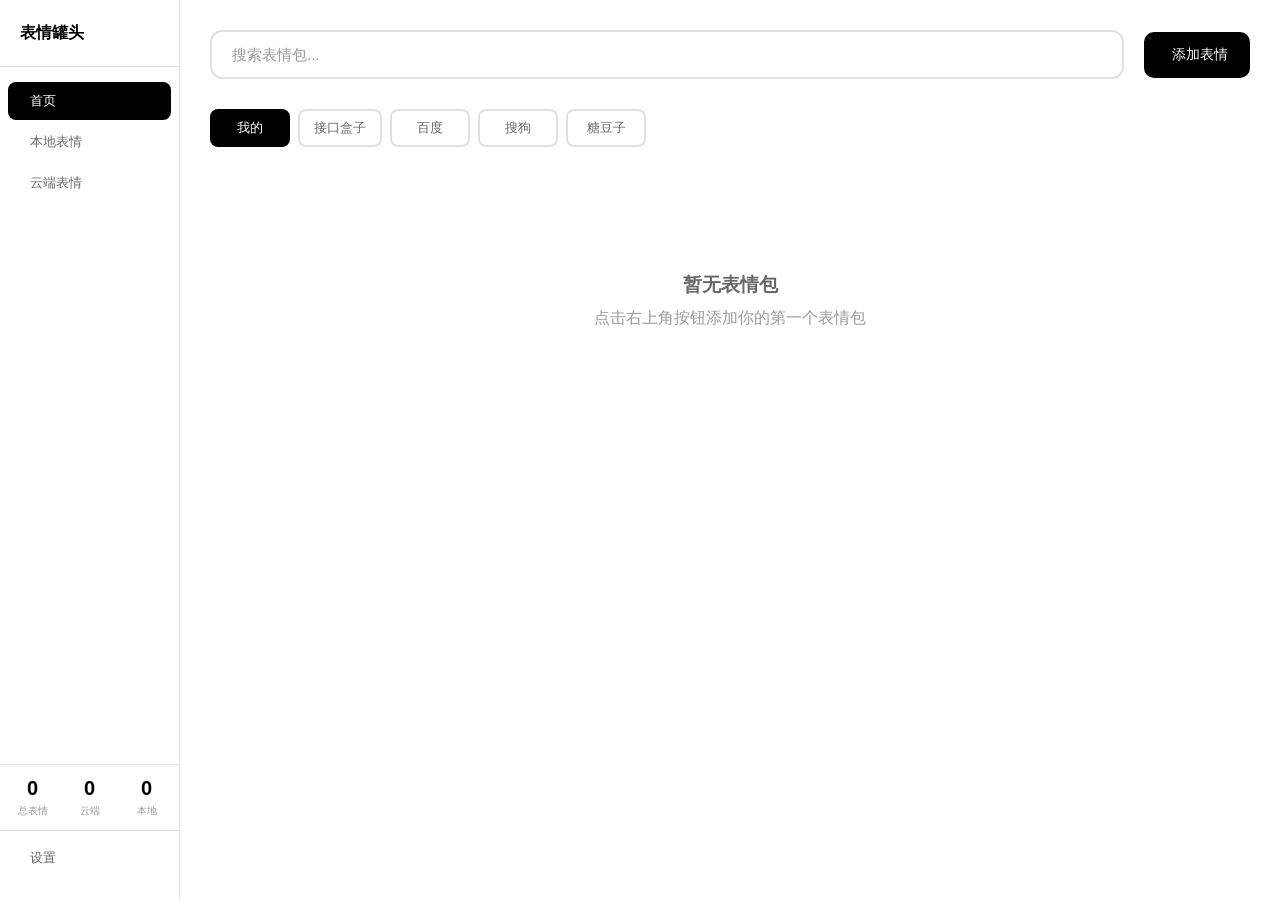
==== commit 2a55645a: "refactor: 重构界面与功能，适配新的搜索源与存储方案 1.  移除旧的斗图啦、QQ表情包搜索，替换为糖豆子搜索 2.  重构设置页面布局，改为顶部导航并新增uTools内置存储选项 3.  添" ====
--- a/index.html
+++ b/index.html
@@ -90,11 +90,8 @@
                     <button class="tab-btn" data-tab="sogou">
                         搜狗
                     </button>
-                    <button class="tab-btn" data-tab="doutula">
-                        斗图啦
-                    </button>
-                    <button class="tab-btn" data-tab="qqtouxiang">
-                        表情包搜索
+                    <button class="tab-btn" data-tab="tangdouzi">
+                        糖豆子
                     </button>
                 </div>
 
@@ -162,11 +159,8 @@
             <!-- 设置视图 -->
             <div id="settingsView" class="view">
                 <div class="settings-container">
-                    <!-- 左侧设置导航 -->
+                    <!-- 顶部设置导航 -->
                     <nav class="settings-nav">
-                        <div class="settings-nav-header">
-                            <h2><i class="mdi mdi-cog"></i> 设置</h2>
-                        </div>
                         <div class="settings-nav-items">
                             <button class="settings-nav-item active" data-settings="appearance">
                                 <i class="mdi mdi-palette"></i>
@@ -191,7 +185,7 @@
                         </div>
                     </nav>
 
-                    <!-- 右侧设置内容 -->
+                    <!-- 下方设置内容 -->
                     <div class="settings-content">
                         <!-- 外观设置 -->
                         <div id="settingsAppearance" class="settings-panel active">
@@ -240,13 +234,31 @@
                             </div>
                             <div class="settings-panel-body">
                                 <div class="form-group">
-                                    <label>图床选择</label>
-                                    <select id="cloudProvider" class="form-select">
-                                        <option value="imgbb">ImgBB（免费，推荐）</option>
-                                        <option value="smms">SM.MS（免费）</option>
-                                        <option value="s3">S3 兼容存储</option>
-                                        <option value="github">GitHub + CDN</option>
-                                    </select>
+                                <label>图床选择</label>
+                                <select id="cloudProvider" class="form-select">
+                                    <option value="utools">uTools 内置存储（推荐）</option>
+                                    <option value="imgbb">ImgBB（免费）</option>
+                                    <option value="smms">SM.MS（免费）</option>
+                                    <option value="s3">S3 兼容存储</option>
+                                    <option value="github">GitHub + CDN</option>
+                                </select>
+                            </div>
+
+                                <div id="utoolsConfig" class="provider-config">
+                                    <div class="config-card">
+                                        <div class="config-card-header">
+                                            <i class="mdi mdi-ufo-outline"></i>
+                                            <span>uTools 内置存储配置</span>
+                                        </div>
+                                        <p class="form-hint">
+                                            <i class="mdi mdi-check-circle"></i>
+                                            uTools 内置存储无需额外配置，直接使用即可
+                                        </p>
+                                        <p class="form-hint">
+                                            <i class="mdi mdi-information"></i>
+                                            数据存储在 uTools 私有空间，安全可靠且支持跨设备同步
+                                        </p>
+                                    </div>
                                 </div>
 
                                 <div id="imgbbConfig" class="provider-config">
@@ -579,16 +591,13 @@
                 </div>
 
                 <div class="form-group">
-                    <label>标签</label>
-                    <div id="tagsInputsContainer" class="tags-inputs-container">
-                        <div class="tag-input-wrapper">
-                            <input type="text" class="tag-input" placeholder="输入标签">
-                        </div>
-                    </div>
-                    <button id="addTagBtn" class="add-tag-btn" type="button">
-                        <i class="mdi mdi-plus"></i> 添加标签
-                    </button>
-                </div>
+            <label>标签</label>
+            <div id="tagsInputsContainer" class="tags-inputs-container">
+            </div>
+            <button id="addTagBtn" class="add-tag-btn" type="button">
+                <i class="mdi mdi-plus"></i> 添加标签
+            </button>
+        </div>
 
                 <div class="form-actions">
                     <button id="uploadBtn" class="btn btn-warning">
--- a/styles.css
+++ b/styles.css
@@ -551,7 +551,7 @@
 }
 
 #externalResults {
-    display: grid;
+    display: grid !important;
     grid-template-columns: repeat(auto-fill, minmax(150px, 1fr));
     gap: 15px;
 }
@@ -621,59 +621,38 @@
 
 .settings-container {
     display: flex;
+    flex-direction: column;
     height: calc(100vh - 60px);
     margin: -30px;
     background: var(--bg-primary);
 }
 
 .settings-nav {
-    width: 220px;
-    background: var(--bg-secondary);
-    border-right: 1px solid var(--border-color);
-    display: flex;
-    flex-direction: column;
+    background: var(--bg-secondary);
+    border-bottom: 1px solid var(--border-color);
     flex-shrink: 0;
 }
 
-.settings-nav-header {
-    padding: 25px 20px;
-    border-bottom: 1px solid var(--border-color);
-}
-
-.settings-nav-header h2 {
-    font-size: 20px;
-    font-weight: 600;
-    color: var(--text-primary);
-    display: flex;
-    align-items: center;
-    gap: 10px;
-}
-
-.settings-nav-header h2 .mdi {
-    font-size: 24px;
-}
-
 .settings-nav-items {
-    flex: 1;
-    padding: 15px 10px;
-    overflow-y: auto;
+    display: flex;
+    padding: 0 20px;
+    gap: 8px;
+    overflow-x: auto;
 }
 
 .settings-nav-item {
-    width: 100%;
-    display: flex;
-    align-items: center;
-    gap: 12px;
-    padding: 14px 16px;
+    display: flex;
+    align-items: center;
+    gap: 6px;
+    padding: 12px 16px;
     border: none;
-    border-radius: 10px;
+    border-bottom: 3px solid transparent;
     background: transparent;
     color: var(--text-secondary);
-    font-size: 14px;
-    cursor: pointer;
-    transition: all 0.3s ease;
-    text-align: left;
-    margin-bottom: 4px;
+    font-size: 13px;
+    cursor: pointer;
+    transition: all 0.3s ease;
+    white-space: nowrap;
 }
 
 .settings-nav-item:hover {
@@ -682,12 +661,12 @@
 }
 
 .settings-nav-item.active {
-    background: var(--accent-color);
-    color: var(--inverse-text);
+    color: var(--text-primary);
+    border-bottom-color: var(--accent-color);
 }
 
 .settings-nav-item .mdi {
-    font-size: 22px;
+    font-size: 18px;
 }
 
 .settings-content {
@@ -1327,78 +1306,151 @@
     }
 }
 
+.tags-inputs-container {
+    display: flex;
+    flex-direction: column;
+    gap: 10px;
+    margin-bottom: 10px;
+}
+
+.tag-input-wrapper {
+    display: flex;
+    gap: 8px;
+    align-items: center;
+}
+
+.tag-input {
+    flex: 1;
+    width: 100%;
+    padding: 12px 15px;
+    border: 2px solid var(--border-color);
+    border-radius: 10px;
+    background: var(--input-bg);
+    color: var(--text-primary);
+    font-size: 14px;
+    transition: all 0.3s ease;
+}
+
+.tag-input::placeholder {
+    color: var(--text-muted);
+}
+
+.tag-input:focus {
+    outline: none;
+    border-color: var(--accent-color);
+}
+
+.remove-tag-btn {
+    width: 40px;
+    height: 40px;
+    display: flex;
+    align-items: center;
+    justify-content: center;
+    border: none;
+    border-radius: 10px;
+    background: var(--bg-tertiary);
+    color: var(--text-secondary);
+    cursor: pointer;
+    transition: all 0.3s ease;
+}
+
+.remove-tag-btn:hover {
+    background: #ff4757;
+    color: white;
+}
+
+.remove-tag-btn .mdi {
+    font-size: 20px;
+}
+
+.add-tag-btn {
+    width: 100%;
+    padding: 12px 20px;
+    border: 2px dashed var(--border-color);
+    border-radius: 10px;
+    background: transparent;
+    color: var(--text-secondary);
+    font-size: 14px;
+    font-weight: 500;
+    cursor: pointer;
+    transition: all 0.3s ease;
+    display: flex;
+    align-items: center;
+    justify-content: center;
+    gap: 8px;
+}
+
+.add-tag-btn:hover {
+    border-color: var(--accent-color);
+    background: var(--bg-secondary);
+    color: var(--text-primary);
+}
+
+.add-tag-btn .mdi {
+    font-size: 18px;
+}
+
 @media (max-width: 768px) {
     .sidebar {
         width: 200px;
     }
-    
+
     .main-content {
         padding: 20px;
     }
-    
+
     .emotion-grid {
         grid-template-columns: repeat(auto-fill, minmax(120px, 1fr));
         gap: 15px;
     }
-    
+
     .emotion-card img {
         height: 120px;
     }
-    
+
     .content-header {
         flex-direction: column;
         align-items: stretch;
     }
-    
+
     .search-box {
         margin-bottom: 15px;
     }
-    
+
     .modal-content {
         margin: 10% auto;
         padding: 20px;
     }
-    
+
     .emotion-detail {
         flex-direction: column;
     }
-    
+
     .emotion-detail img {
         max-width: 100%;
     }
-    
+
     .storage-toggle {
         flex-direction: column;
     }
 
     .settings-container {
-        flex-direction: column;
         height: auto;
         min-height: calc(100vh - 60px);
     }
 
-    .settings-nav {
-        width: 100%;
-        border-right: none;
-        border-bottom: 1px solid var(--border-color);
-    }
-
     .settings-nav-items {
-        display: flex;
-        flex-wrap: wrap;
-        padding: 10px;
-        gap: 8px;
+        padding: 0 10px;
+        gap: 4px;
     }
 
     .settings-nav-item {
-        flex: 1;
-        min-width: 100px;
-        justify-content: center;
-        padding: 12px;
-    }
-
-    .settings-nav-item span {
-        display: none;
+        padding: 10px 12px;
+        font-size: 12px;
+    }
+
+    .settings-nav-item .mdi {
+        font-size: 16px;
     }
 
     .settings-content {
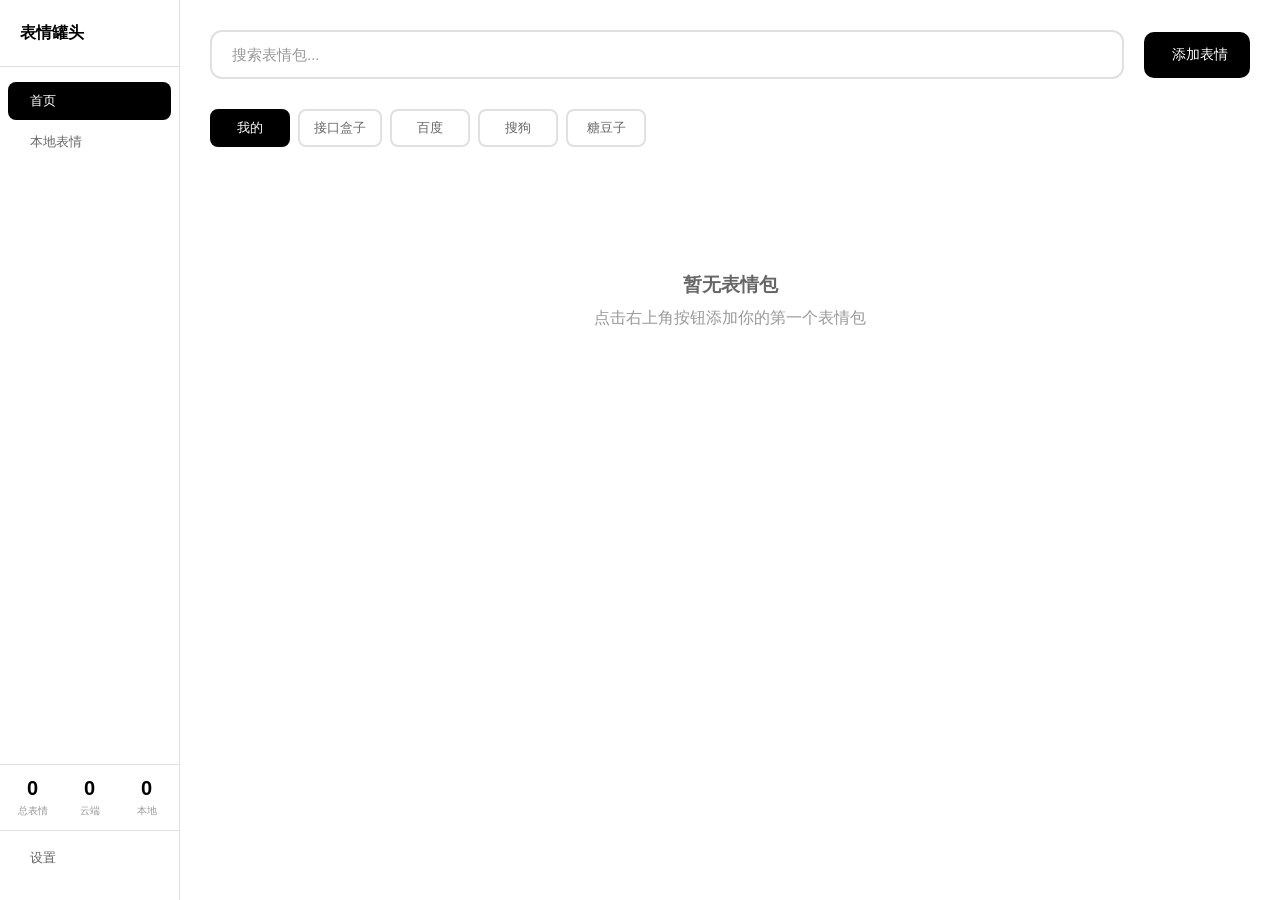
==== commit 89830e2a: "feat: add copy button for emotion cards and improve copy logic 1. add copy overlay and button on emo" ====
--- a/index.html
+++ b/index.html
@@ -29,10 +29,10 @@
                     <span class="nav-icon mdi mdi-folder"></span>
                     <span class="nav-text">本地表情</span>
                 </button>
-                <button class="nav-item" data-view="cloud">
+                <!-- <button class="nav-item" data-view="cloud">
                     <span class="nav-icon mdi mdi-cloud"></span>
                     <span class="nav-text">云端表情</span>
-                </button>
+                </button>-->
             </nav>
 
             <div class="sidebar-stats">
@@ -166,14 +166,14 @@
                                 <i class="mdi mdi-palette"></i>
                                 <span>外观设置</span>
                             </button>
-                            <button class="settings-nav-item" data-settings="cloud">
+                            <!-- <button class="settings-nav-item" data-settings="cloud">
                                 <i class="mdi mdi-cloud-upload"></i>
                                 <span>云端存储</span>
                             </button>
                             <button class="settings-nav-item" data-settings="sync">
                                 <i class="mdi mdi-sync"></i>
                                 <span>同步设置</span>
-                            </button>
+                            </button-->
                             <button class="settings-nav-item" data-settings="local">
                                 <i class="mdi mdi-folder"></i>
                                 <span>本地存储</span>
@@ -227,7 +227,7 @@
                         </div>
 
                         <!-- 云端存储设置 -->
-                        <div id="settingsCloud" class="settings-panel">
+                        <!-- <div id="settingsCloud" class="settings-panel">
                             <div class="settings-panel-header">
                                 <h3><i class="mdi mdi-cloud-upload"></i> 云端存储</h3>
                                 <p class="settings-panel-desc">配置图床服务，用于上传和存储表情包</p>
@@ -337,10 +337,10 @@
                                     </button>
                                 </div>
                             </div>
-                        </div>
+                        </div-->
 
                         <!-- 同步设置 -->
-                        <div id="settingsSync" class="settings-panel">
+                        <!-- <div id="settingsSync" class="settings-panel">
                             <div class="settings-panel-header">
                                 <h3><i class="mdi mdi-sync"></i> 同步设置</h3>
                                 <p class="settings-panel-desc">配置多设备数据同步功能</p>
--- a/styles.css
+++ b/styles.css
@@ -1512,3 +1512,51 @@
 .form-hint a:hover {
     opacity: 0.7;
 }
+
+/* 复制按钮悬浮层 */
+.copy-overlay {
+    position: absolute;
+    top: 0;
+    left: 0;
+    right: 0;
+    bottom: 0;
+    background: rgba(0, 0, 0, 0.7);
+    display: flex;
+    align-items: center;
+    justify-content: center;
+    opacity: 0;
+    transition: opacity 0.3s ease;
+    z-index: 10;
+}
+
+.emotion-card:hover .copy-overlay {
+    opacity: 1;
+}
+
+.copy-btn {
+    display: flex;
+    align-items: center;
+    gap: 8px;
+    padding: 12px 24px;
+    background: var(--accent-color);
+    color: var(--inverse-text);
+    border: none;
+    border-radius: 8px;
+    font-size: 14px;
+    font-weight: 500;
+    cursor: pointer;
+    transition: transform 0.2s ease, box-shadow 0.2s ease;
+}
+
+.copy-btn:hover {
+    transform: scale(1.05);
+    box-shadow: 0 4px 12px rgba(0, 0, 0, 0.3);
+}
+
+.copy-btn:active {
+    transform: scale(0.98);
+}
+
+.copy-btn .mdi {
+    font-size: 20px;
+}
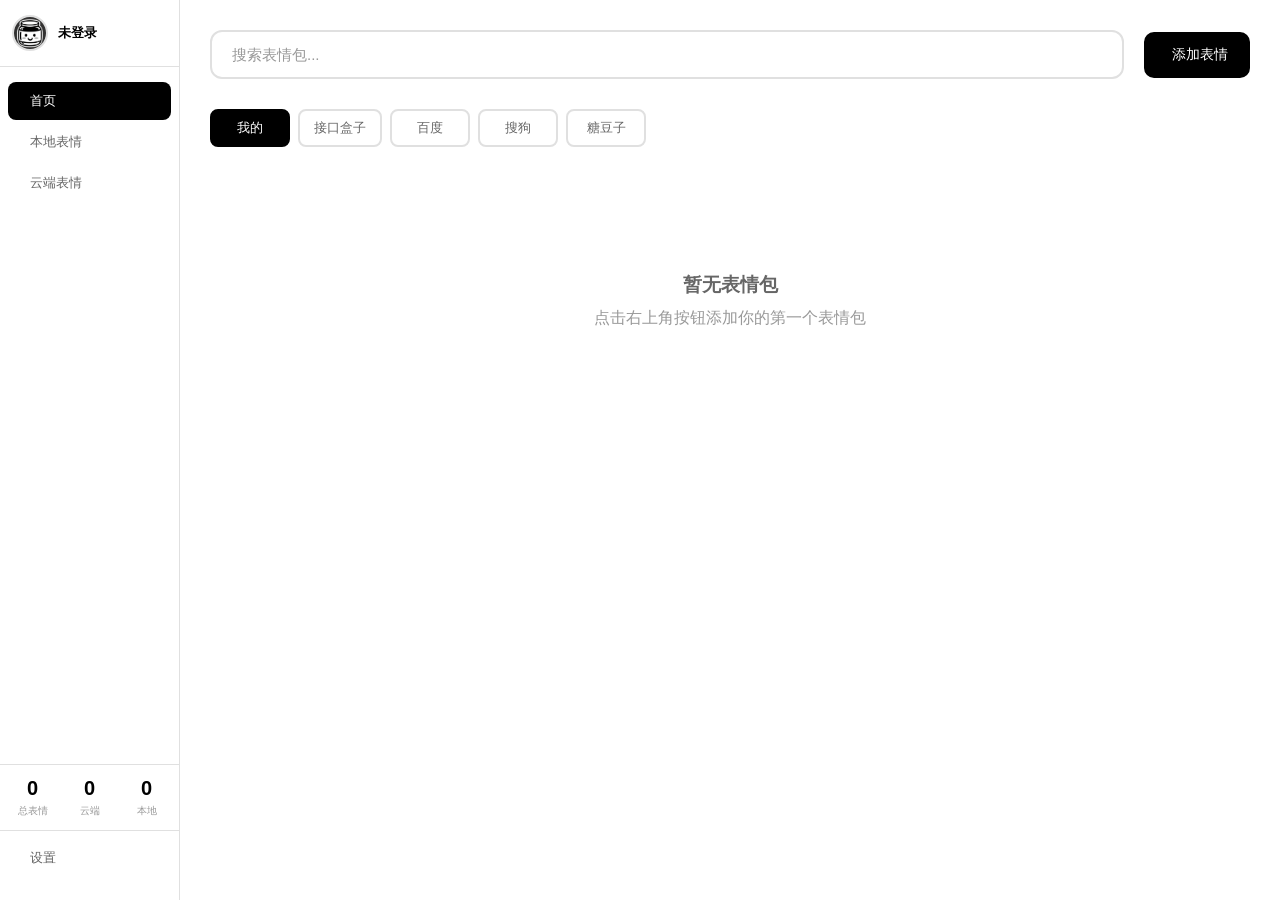
==== commit 5f230f17: "feat: 新增主题管理、数据管理等核心模块，优化界面布局 1. 新增ThemeManager类实现主题切换与系统主题监听 2. 新增DataManager类处理本地数据库的表情包与设置数据 3. 新" ====
--- a/index.html
+++ b/index.html
@@ -12,12 +12,13 @@
         <!-- 左侧边栏 -->
         <aside class="sidebar">
             <div class="sidebar-header">
-                <div class="header-top">
-                    <h1 class="logo"><i class="mdi mdi-inbox"></i> <span class="logo-text">表情罐头</span></h1>
-                    <button class="collapse-btn" id="sidebarCollapseBtn">
-                        <i class="mdi mdi-menu-left" id="collapseIcon"></i>
-                    </button>
-                </div>
+                <div class="user-info">
+                    <img id="userAvatar" src="logo.png" alt="头像" class="user-avatar">
+                    <span id="userNickname" class="user-nickname">表情罐头</span>
+                </div>
+                <button class="collapse-btn" id="sidebarCollapseBtn">
+                    <i class="mdi mdi-menu-left" id="collapseIcon"></i>
+                </button>
             </div>
 
             <nav class="sidebar-nav">
@@ -29,10 +30,10 @@
                     <span class="nav-icon mdi mdi-folder"></span>
                     <span class="nav-text">本地表情</span>
                 </button>
-                <!-- <button class="nav-item" data-view="cloud">
+                <button class="nav-item" data-view="cloud">
                     <span class="nav-icon mdi mdi-cloud"></span>
                     <span class="nav-text">云端表情</span>
-                </button>-->
+                </button>
             </nav>
 
             <div class="sidebar-stats">
@@ -227,7 +228,7 @@
                         </div>
 
                         <!-- 云端存储设置 -->
-                        <!-- <div id="settingsCloud" class="settings-panel">
+                        <div id="settingsCloud" class="settings-panel">
                             <div class="settings-panel-header">
                                 <h3><i class="mdi mdi-cloud-upload"></i> 云端存储</h3>
                                 <p class="settings-panel-desc">配置图床服务，用于上传和存储表情包</p>
@@ -337,10 +338,10 @@
                                     </button>
                                 </div>
                             </div>
-                        </div-->
+                        </div>
 
                         <!-- 同步设置 -->
-                        <!-- <div id="settingsSync" class="settings-panel">
+                        <div id="settingsSync" class="settings-panel">
                             <div class="settings-panel-header">
                                 <h3><i class="mdi mdi-sync"></i> 同步设置</h3>
                                 <p class="settings-panel-desc">配置多设备数据同步功能</p>
@@ -472,7 +473,7 @@
                             <div class="settings-panel-body">
                                 <div class="about-card">
                                     <div class="about-logo">
-                                        <i class="mdi mdi-inbox"></i>
+                                        <img src="logo.png" alt="表情罐头" class="about-logo-img">
                                     </div>
                                     <h2>表情罐头</h2>
                                     <p class="about-version">版本 1.0.0</p>
@@ -611,6 +612,12 @@
         </div>
     </div>
 
+    <script src="theme-manager.js"></script>
+    <script src="data-manager.js"></script>
+    <script src="search-manager.js"></script>
+    <script src="ui-manager.js"></script>
+    <script src="storage-manager.js"></script>
+    <script src="emotion-manager.js"></script>
     <script src="script.js"></script>
 </body>
 </html>
--- a/styles.css
+++ b/styles.css
@@ -68,6 +68,40 @@
     padding: 0 12px 15px;
     border-bottom: 1px solid var(--border-color);
     margin-bottom: 15px;
+    display: flex;
+    align-items: center;
+    justify-content: space-between;
+}
+
+.user-info {
+    display: flex;
+    align-items: center;
+    gap: 10px;
+    flex: 1;
+    min-width: 0;
+}
+
+.user-avatar {
+    width: 36px;
+    height: 36px;
+    border-radius: 50%;
+    object-fit: cover;
+    border: 2px solid var(--border-color);
+    flex-shrink: 0;
+}
+
+.sidebar.collapsed .user-avatar,
+.sidebar.collapsed .user-nickname {
+    display: none;
+}
+
+.user-nickname {
+    font-size: 13px;
+    font-weight: 600;
+    color: var(--text-primary);
+    white-space: nowrap;
+    overflow: hidden;
+    text-overflow: ellipsis;
 }
 
 .logo {
@@ -77,6 +111,13 @@
     display: flex;
     align-items: center;
     gap: 8px;
+}
+
+.app-logo {
+    width: 32px;
+    height: 32px;
+    border-radius: 8px;
+    object-fit: contain;
 }
 
 .logo .mdi {
@@ -195,7 +236,8 @@
 .sidebar.collapsed .nav-text,
 .sidebar.collapsed .stat-label,
 .sidebar.collapsed .stat-number,
-.sidebar.collapsed .logo {
+.sidebar.collapsed .logo,
+.sidebar.collapsed .app-logo {
     display: none;
 }
 
@@ -903,9 +945,11 @@
     justify-content: center;
 }
 
-.about-logo .mdi {
-    font-size: 48px;
-    color: var(--text-primary);
+.about-logo-img {
+    width: 100%;
+    height: 100%;
+    object-fit: contain;
+    border-radius: 20px;
 }
 
 .about-card h2 {
@@ -1560,3 +1604,58 @@
 .copy-btn .mdi {
     font-size: 20px;
 }
+
+/* 加载更多按钮样式 */
+.load-more-container {
+    grid-column: 1 / -1;
+    text-align: center;
+    padding: 30px 20px;
+    margin-top: 10px;
+}
+
+.load-more-btn {
+    padding: 14px 40px;
+    border: 3px solid var(--accent-color);
+    border-radius: 12px;
+    background: var(--accent-color);
+    color: var(--inverse-text);
+    font-size: 15px;
+    font-weight: 600;
+    cursor: pointer;
+    transition: all 0.3s ease;
+    display: inline-flex;
+    align-items: center;
+    gap: 8px;
+    box-shadow: 0 4px 12px rgba(0, 0, 0, 0.15);
+}
+
+.load-more-btn:hover {
+    transform: translateY(-2px) scale(1.02);
+    box-shadow: 0 6px 20px rgba(0, 0, 0, 0.25);
+}
+
+.load-more-btn:active {
+    transform: translateY(0) scale(0.98);
+}
+
+.load-more-btn .mdi {
+    font-size: 22px;
+}
+
+.load-more-btn.loading {
+    opacity: 0.7;
+    cursor: not-allowed;
+}
+
+.load-more-btn.loading .mdi {
+    animation: spin 1s linear infinite;
+}
+
+@keyframes spin {
+    from {
+        transform: rotate(0deg);
+    }
+    to {
+        transform: rotate(360deg);
+    }
+}
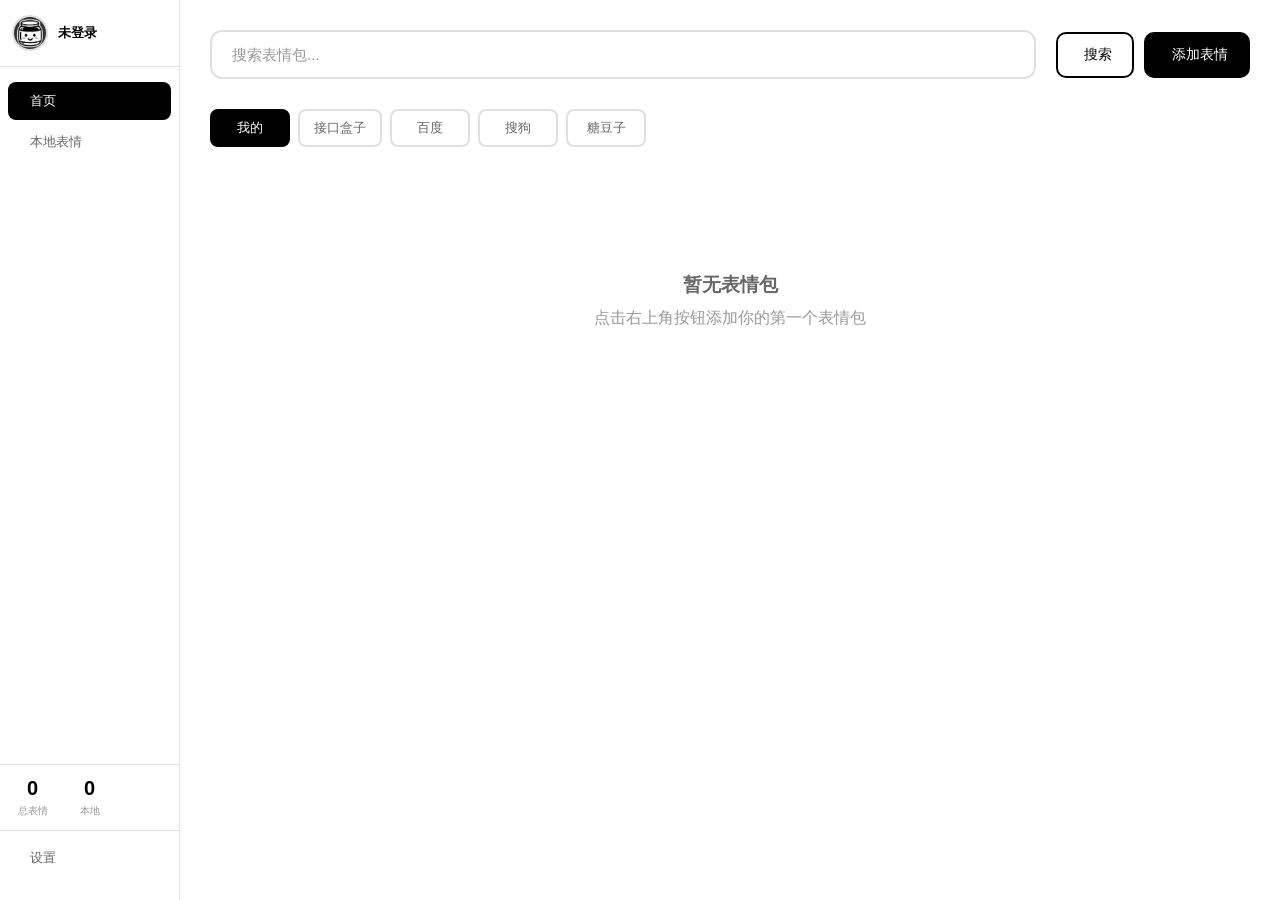
==== commit e614f2c9: "feat(emotion-modal): add tab switching for sticker source selection 重构了添加表情包模态框，实现网络URL和本地文件的标签页切换；升" ====
--- a/index.html
+++ b/index.html
@@ -30,10 +30,10 @@
                     <span class="nav-icon mdi mdi-folder"></span>
                     <span class="nav-text">本地表情</span>
                 </button>
-                <button class="nav-item" data-view="cloud">
+                <!-- <button class="nav-item" data-view="cloud">
                     <span class="nav-icon mdi mdi-cloud"></span>
                     <span class="nav-text">云端表情</span>
-                </button>
+                </button> -->
             </nav>
 
             <div class="sidebar-stats">
@@ -41,10 +41,10 @@
                     <span class="stat-number" id="totalCount">0</span>
                     <span class="stat-label">总表情</span>
                 </div>
-                <div class="stat-item">
+                <!-- <div class="stat-item">
                     <span class="stat-number" id="cloudCount">0</span>
                     <span class="stat-label">云端</span>
-                </div>
+                </div> -->
                 <div class="stat-item">
                     <span class="stat-number" id="localCount">0</span>
                     <span class="stat-label">本地</span>
@@ -71,6 +71,9 @@
                         >
                     </div>
                     <div class="header-actions">
+                        <button id="searchBtn" class="btn btn-secondary">
+                            <i class="mdi mdi-magnify"></i> 搜索
+                        </button>
                         <button id="addBtn" class="btn btn-primary">
                             <i class="mdi mdi-plus"></i> 添加表情
                         </button>
@@ -144,7 +147,7 @@
             </div>
 
             <!-- 云端表情视图 -->
-            <div id="cloudView" class="view">
+            <!-- <div id="cloudView" class="view">
                 <header class="content-header">
                     <h2><i class="mdi mdi-cloud"></i> 云端表情</h2>
                     <p class="view-description">已同步到云端，可在其他设备访问</p>
@@ -167,6 +170,10 @@
                                 <i class="mdi mdi-palette"></i>
                                 <span>外观设置</span>
                             </button>
+                            <button class="settings-nav-item" data-settings="local">
+                                <i class="mdi mdi-folder"></i>
+                                <span>本地存储</span>
+                            </button>
                             <!-- <button class="settings-nav-item" data-settings="cloud">
                                 <i class="mdi mdi-cloud-upload"></i>
                                 <span>云端存储</span>
@@ -175,10 +182,6 @@
                                 <i class="mdi mdi-sync"></i>
                                 <span>同步设置</span>
                             </button-->
-                            <button class="settings-nav-item" data-settings="local">
-                                <i class="mdi mdi-folder"></i>
-                                <span>本地存储</span>
-                            </button>
                             <button class="settings-nav-item" data-settings="about">
                                 <i class="mdi mdi-information"></i>
                                 <span>关于</span>
@@ -434,6 +437,9 @@
                                             <button id="selectFolderBtn" class="btn btn-secondary">
                                                 <i class="mdi mdi-folder-open"></i> 选择
                                             </button>
+                                            <button class="btn btn-primary" onclick="document.getElementById('saveSettingsBtn').click()">
+                                                <i class="mdi mdi-content-save"></i> 保存
+                                            </button>
                                         </div>
                                         <p class="form-hint">
                                             <i class="mdi mdi-information"></i>
@@ -454,12 +460,6 @@
                                             <li>更换设备后需要重新添加</li>
                                         </ul>
                                     </div>
-                                </div>
-
-                                <div class="settings-actions">
-                                    <button class="btn btn-primary" onclick="document.getElementById('saveSettingsBtn').click()">
-                                        <i class="mdi mdi-content-save"></i> 保存设置
-                                    </button>
                                 </div>
                             </div>
                         </div>
@@ -523,91 +523,129 @@
 
     <!-- 表情包详情模态框 -->
     <div id="emotionModal" class="modal">
-        <div class="modal-content">
-            <span class="close mdi mdi-close"></span>
-            <div class="emotion-detail">
-                <img id="modalImage" src="" alt="表情包">
-                <div class="emotion-info">
-                    <div class="storage-badge" id="storageBadge">
-                        <span class="badge-icon"></span>
-                        <span class="badge-text"></span>
-                    </div>
-                    <div class="tags-container">
-                        <label>标签：</label>
-                        <div id="tagList" class="tag-list"></div>
-                        <input type="text" id="tagInput" placeholder="添加标签..." style="display: none;">
-                    </div>
-                    <div class="action-buttons-detail">
-                        <button id="copyBtn" class="btn btn-success">
-                            <i class="mdi mdi-content-copy"></i> 复制到剪贴板
-                        </button>
-                        <button id="editTagsBtn" class="btn btn-warning">
-                            <i class="mdi mdi-tag"></i> 编辑标签
-                        </button>
-                        <button id="deleteBtn" class="btn btn-danger">
-                            <i class="mdi mdi-delete"></i> 删除
-                        </button>
-                    </div>
-                </div>
+        <div class="modal-content modal-detail">
+            <div class="modal-header">
+                <h2 class="modal-title">表情包详情</h2>
+                <span class="close mdi mdi-close"></span>
+            </div>
+            <div class="modal-body">
+                <div class="emotion-detail">
+                    <div class="emotion-image-wrapper">
+                        <img id="modalImage" src="" alt="表情包">
+                    </div>
+                    <div class="emotion-info">
+                        <div class="info-section">
+                            <div class="section-title">存储位置</div>
+                            <div class="storage-badge" id="storageBadge">
+                                <i class="badge-icon mdi"></i>
+                                <span class="badge-text"></span>
+                            </div>
+                        </div>
+                        <div class="info-section">
+                            <div class="section-title">标签管理</div>
+                            <div id="tagList" class="tag-list"></div>
+                            <div id="tagEditor" class="tag-editor" style="display: none;">
+                                <div id="tagInputContainer" class="tag-input-container"></div>
+                                <input type="text" id="tagInputNew" placeholder="输入新标签，按回车添加" class="tag-input-new">
+                            </div>
+                        </div>
+                    </div>
+                </div>
+            </div>
+            <div class="modal-footer">
+                <button id="copyBtn" class="btn btn-success">
+                    <i class="mdi mdi-content-copy"></i>
+                    <span>复制到剪贴板</span>
+                </button>
+                <button id="editTagsBtn" class="btn btn-warning">
+                    <i class="mdi mdi-tag"></i>
+                    <span>编辑标签</span>
+                </button>
+                <button id="deleteBtn" class="btn btn-danger">
+                    <i class="mdi mdi-delete"></i>
+                    <span>删除</span>
+                </button>
             </div>
         </div>
     </div>
 
     <!-- 添加表情包模态框 -->
     <div id="addModal" class="modal">
-        <div class="modal-content">
-            <span class="close mdi mdi-close"></span>
-            <h2>添加表情包</h2>
-            <div class="add-form">
-                <div class="form-group">
-                    <label>存储位置</label>
-                    <div class="storage-toggle">
-                        <button class="toggle-btn active" data-storage="local">
-                            <i class="mdi mdi-folder"></i> 本地
+        <div class="modal-content modal-add">
+            <div class="modal-header">
+                <h2 class="modal-title">添加表情包</h2>
+                <span class="close mdi mdi-close"></span>
+            </div>
+            <div class="modal-body">
+                <div class="add-form">
+                    <div class="form-section">
+                        <div class="section-header">
+                            <i class="mdi mdi-database"></i>
+                            <span>存储位置</span>
+                        </div>
+                        <div class="storage-toggle">
+                            <button class="toggle-btn active" data-storage="local">
+                                <i class="mdi mdi-folder"></i>
+                                <span>本地</span>
+                            </button>
+                            <!-- <button class="toggle-btn" data-storage="cloud">
+                                <i class="mdi mdi-cloud"></i>
+                                <span>云端</span>
+                            </button> -->
+                        </div>
+                        <p class="storage-hint" id="storageHint">
+                            <i class="mdi mdi-information"></i> 本地存储不会同步到其他设备
+                        </p>
+                    </div>
+
+                    <div class="form-section">
+                        <div class="section-header">
+                            <i class="mdi mdi-image"></i>
+                            <span>图片来源</span>
+                        </div>
+                        <div class="source-tabs">
+                            <div class="source-tab active" data-source="url">
+                                <i class="mdi mdi-link"></i>
+                                <span>网络 URL</span>
+                            </div>
+                            <div class="source-tab" data-source="file">
+                                <i class="mdi mdi-file-image"></i>
+                                <span>本地文件</span>
+                            </div>
+                        </div>
+                        <div class="source-content url-source">
+                            <div class="form-group">
+                                <input type="text" id="imageUrl" placeholder="输入图片 URL 地址">
+                            </div>
+                        </div>
+                        <div class="source-content file-source" style="display: none;">
+                            <input type="file" id="localImage" accept="image/*" class="file-input">
+                            <label for="localImage" class="file-label">
+                                <i class="mdi mdi-folder-open"></i>
+                                <span>点击选择图片文件</span>
+                            </label>
+                        </div>
+                    </div>
+
+                    <div class="form-section">
+                        <div class="section-header">
+                            <i class="mdi mdi-tag"></i>
+                            <span>标签管理</span>
+                        </div>
+                        <div id="tagsInputsContainer" class="tags-inputs-container">
+                        </div>
+                        <button id="addTagBtn" class="add-tag-btn" type="button">
+                            <i class="mdi mdi-plus"></i>
+                            <span>添加标签</span>
                         </button>
-                        <button class="toggle-btn" data-storage="cloud">
-                            <i class="mdi mdi-cloud"></i> 云端
-                        </button>
-                    </div>
-                    <p class="storage-hint" id="storageHint">
-                        <i class="mdi mdi-information"></i> 本地存储不会同步到其他设备
-                    </p>
-                </div>
-
-                <div class="form-group">
-                    <label for="imageUrl">图片 URL</label>
-                    <input type="text" id="imageUrl" placeholder="输入图片 URL">
-                </div>
-
-                <div class="form-divider">
-                    <span>或</span>
-                </div>
-
-                <div class="form-group">
-                    <label>上传本地图片</label>
-                    <input type="file" id="localImage" accept="image/*" class="file-input">
-                    <label for="localImage" class="file-label">
-                        <i class="mdi mdi-folder-open"></i> 选择图片文件
-                    </label>
-                </div>
-
-                <div class="form-group">
-            <label>标签</label>
-            <div id="tagsInputsContainer" class="tags-inputs-container">
-            </div>
-            <button id="addTagBtn" class="add-tag-btn" type="button">
-                <i class="mdi mdi-plus"></i> 添加标签
-            </button>
-        </div>
-
-                <div class="form-actions">
-                    <button id="uploadBtn" class="btn btn-warning">
-                        <i class="mdi mdi-upload"></i> 上传并添加
-                    </button>
-                    <button id="addUrlBtn" class="btn btn-primary">
-                        <i class="mdi mdi-link-variant"></i> 添加 URL
-                    </button>
-                </div>
+                    </div>
+                </div>
+            </div>
+            <div class="modal-footer">
+                <button id="addEmotionBtn" class="btn btn-primary">
+                    <i class="mdi mdi-plus"></i>
+                    <span id="addEmotionBtnText">添加表情</span>
+                </button>
             </div>
         </div>
     </div>
--- a/styles.css
+++ b/styles.css
@@ -399,8 +399,9 @@
 }
 
 .btn-success {
-    background: var(--accent-color);
-    color: var(--inverse-text);
+    background: #22c55e;
+    color: white;
+    border-color: #22c55e;
 }
 
 .btn-warning {
@@ -409,8 +410,9 @@
 }
 
 .btn-danger {
-    background: var(--accent-color);
-    color: var(--inverse-text);
+    background: #ef4444;
+    color: white;
+    border-color: #ef4444;
 }
 
 .emotion-grid {
@@ -1097,100 +1099,244 @@
     width: 100%;
     height: 100%;
     background-color: rgba(0, 0, 0, 0.7);
-    backdrop-filter: blur(5px);
+    backdrop-filter: blur(8px);
+    animation: fadeIn 0.2s ease;
+}
+
+@keyframes fadeIn {
+    from { opacity: 0; }
+    to { opacity: 1; }
+}
+
+@keyframes slideUp {
+    from { 
+        opacity: 0; 
+        transform: translateY(20px) scale(0.95);
+    }
+    to { 
+        opacity: 1; 
+        transform: translateY(0) scale(1);
+    }
 }
 
 .modal-content {
     background-color: var(--bg-secondary);
-    margin: 5% auto;
-    padding: 30px;
-    border-radius: 16px;
-    width: 90%;
-    max-width: 650px;
-    max-height: 85vh;
-    overflow-y: auto;
-    box-shadow: 0 20px 60px rgba(0, 0, 0, 0.3);
-    animation: slideIn 0.3s ease;
+    margin: 3% auto;
+    border-radius: 20px;
+    width: 92%;
+    max-width: 680px;
+    max-height: 88vh;
+    overflow: hidden;
+    box-shadow: 0 25px 80px rgba(0, 0, 0, 0.4);
+    animation: slideUp 0.35s cubic-bezier(0.34, 1.56, 0.64, 1);
     border: 1px solid var(--border-color);
-}
-
-.modal-content h2 {
-    font-size: 22px;
+    display: flex;
+    flex-direction: column;
+}
+
+.modal-header {
+    display: flex;
+    align-items: center;
+    justify-content: space-between;
+    padding: 20px 24px;
+    border-bottom: 1px solid var(--border-color);
+}
+
+.modal-title {
+    font-size: 20px;
     font-weight: 600;
     color: var(--text-primary);
-    margin-bottom: 25px;
+    margin: 0;
 }
 
 .close {
     color: var(--text-muted);
-    float: right;
     font-size: 28px;
-    font-weight: bold;
-    cursor: pointer;
-    transition: color 0.3s ease;
+    font-weight: 500;
+    cursor: pointer;
+    transition: all 0.2s ease;
     line-height: 1;
+    width: 36px;
+    height: 36px;
+    display: flex;
+    align-items: center;
+    justify-content: center;
+    border-radius: 10px;
 }
 
 .close:hover {
     color: var(--text-primary);
+    background: var(--bg-tertiary);
+}
+
+.modal-body {
+    padding: 24px;
+    overflow-y: auto;
+    flex: 1;
+}
+
+.modal-footer {
+    display: flex;
+    gap: 12px;
+    padding: 18px 24px;
+    border-top: 1px solid var(--border-color);
+    background: var(--bg-primary);
+}
+
+.modal-footer .btn {
+    flex: 1;
+    justify-content: center;
 }
 
 .emotion-detail {
     display: flex;
-    gap: 25px;
-    flex-wrap: wrap;
+    gap: 28px;
+}
+
+.emotion-image-wrapper {
+    flex-shrink: 0;
+    width: 320px;
 }
 
 .emotion-detail img {
-    max-width: 300px;
-    max-height: 300px;
-    border-radius: 12px;
+    width: 100%;
+    max-height: 320px;
+    border-radius: 16px;
     object-fit: contain;
     background: var(--bg-primary);
-    flex: 1;
+    border: 2px solid var(--border-color);
 }
 
 .emotion-info {
     flex: 1;
-    min-width: 250px;
+    display: flex;
+    flex-direction: column;
+    gap: 20px;
+}
+
+.info-section {
+    display: flex;
+    flex-direction: column;
+    gap: 12px;
+}
+
+.section-title {
+    font-size: 13px;
+    font-weight: 600;
+    color: var(--text-secondary);
+    text-transform: uppercase;
+    letter-spacing: 0.5px;
 }
 
 .storage-badge {
     display: inline-flex;
     align-items: center;
+    gap: 8px;
+    padding: 10px 18px;
+    border-radius: 12px;
+    font-size: 14px;
+    font-weight: 500;
+    width: fit-content;
+}
+
+.storage-badge .mdi {
+    font-size: 22px;
+}
+
+.storage-badge.cloud {
+    background: linear-gradient(135deg, rgba(59, 130, 246, 0.15), rgba(147, 51, 234, 0.1));
+    color: #60a5fa;
+    border: 1px solid rgba(59, 130, 246, 0.3);
+}
+
+.storage-badge.local {
+    background: linear-gradient(135deg, rgba(34, 197, 94, 0.15), rgba(16, 185, 129, 0.1));
+    color: #34d399;
+    border: 1px solid rgba(34, 197, 94, 0.3);
+}
+
+.form-section {
+    display: flex;
+    flex-direction: column;
+    gap: 14px;
+    padding: 18px;
+    background: var(--bg-primary);
+    border-radius: 14px;
+    margin-bottom: 16px;
+    border: 1px solid var(--border-color);
+}
+
+.section-header {
+    display: flex;
+    align-items: center;
+    gap: 10px;
+    font-size: 14px;
+    font-weight: 600;
+    color: var(--text-primary);
+}
+
+.section-header .mdi {
+    font-size: 20px;
+    color: var(--accent-color);
+}
+
+.source-tabs {
+    display: flex;
+    gap: 10px;
+    margin-bottom: 12px;
+}
+
+.source-tab {
+    flex: 1;
+    display: flex;
+    flex-direction: column;
+    align-items: center;
     gap: 6px;
-    padding: 8px 16px;
-    border-radius: 10px;
-    font-size: 14px;
+    padding: 14px 12px;
+    border-radius: 12px;
+    cursor: pointer;
+    border: 2px solid var(--border-color);
+    background: var(--bg-secondary);
+    transition: all 0.2s ease;
+}
+
+.source-tab:hover {
+    border-color: var(--text-muted);
+}
+
+.source-tab.active {
+    border-color: var(--accent-color);
+    background: var(--accent-color);
+    color: var(--inverse-text);
+}
+
+.source-tab .mdi {
+    font-size: 24px;
+}
+
+.source-tab span {
+    font-size: 13px;
     font-weight: 500;
-    margin-bottom: 20px;
-}
-
-.storage-badge .mdi {
-    font-size: 20px;
-}
-
-.storage-badge.cloud {
-    background: var(--badge-bg);
-    color: var(--text-primary);
-    border: 1px solid var(--badge-border);
-}
-
-.storage-badge.local {
-    background: var(--badge-bg);
-    color: var(--text-secondary);
-    border: 1px solid var(--border-color);
+}
+
+.source-content {
+    display: block;
+}
+
+.add-form .form-group {
+    margin-bottom: 0;
+}
+
+.add-form .form-divider {
+    display: none;
+}
+
+.add-tag-btn {
+    margin-top: 8px;
 }
 
 .tags-container {
-    margin-bottom: 20px;
-}
-
-.tags-container label {
-    display: block;
-    margin-bottom: 10px;
-    font-weight: 500;
-    color: var(--text-primary);
+    display: none;
 }
 
 .tag-list {
@@ -1207,10 +1353,71 @@
     font-size: 13px;
     cursor: pointer;
     transition: transform 0.2s ease;
+    display: inline-flex;
+    align-items: center;
+    gap: 6px;
 }
 
 .tag:hover {
     transform: scale(1.05);
+}
+
+.tag .mdi-close {
+    font-size: 16px;
+    opacity: 0.7;
+    transition: opacity 0.2s ease;
+}
+
+.tag .mdi-close:hover {
+    opacity: 1;
+}
+
+.tag-editor {
+    margin-top: 12px;
+    padding: 15px;
+    background: var(--bg-primary);
+    border: 2px dashed var(--border-color);
+    border-radius: 12px;
+}
+
+.tag-input-container {
+    display: flex;
+    flex-wrap: wrap;
+    gap: 8px;
+    margin-bottom: 12px;
+}
+
+.tag-input-container .tag {
+    padding: 8px 12px;
+}
+
+.tag-input-container .tag .mdi-close {
+    cursor: pointer;
+    font-size: 14px;
+}
+
+.tag-input-container .tag .mdi-close:hover {
+    color: #ff4444;
+}
+
+.tag-input-new {
+    width: 100%;
+    padding: 12px;
+    border: 2px solid var(--border-color);
+    border-radius: 10px;
+    font-size: 14px;
+    background: var(--bg-secondary);
+    color: var(--text-primary);
+    transition: border-color 0.3s ease;
+}
+
+.tag-input-new:focus {
+    outline: none;
+    border-color: var(--accent-color);
+}
+
+.tag-input-new::placeholder {
+    color: var(--text-muted);
 }
 
 #tagInput {
